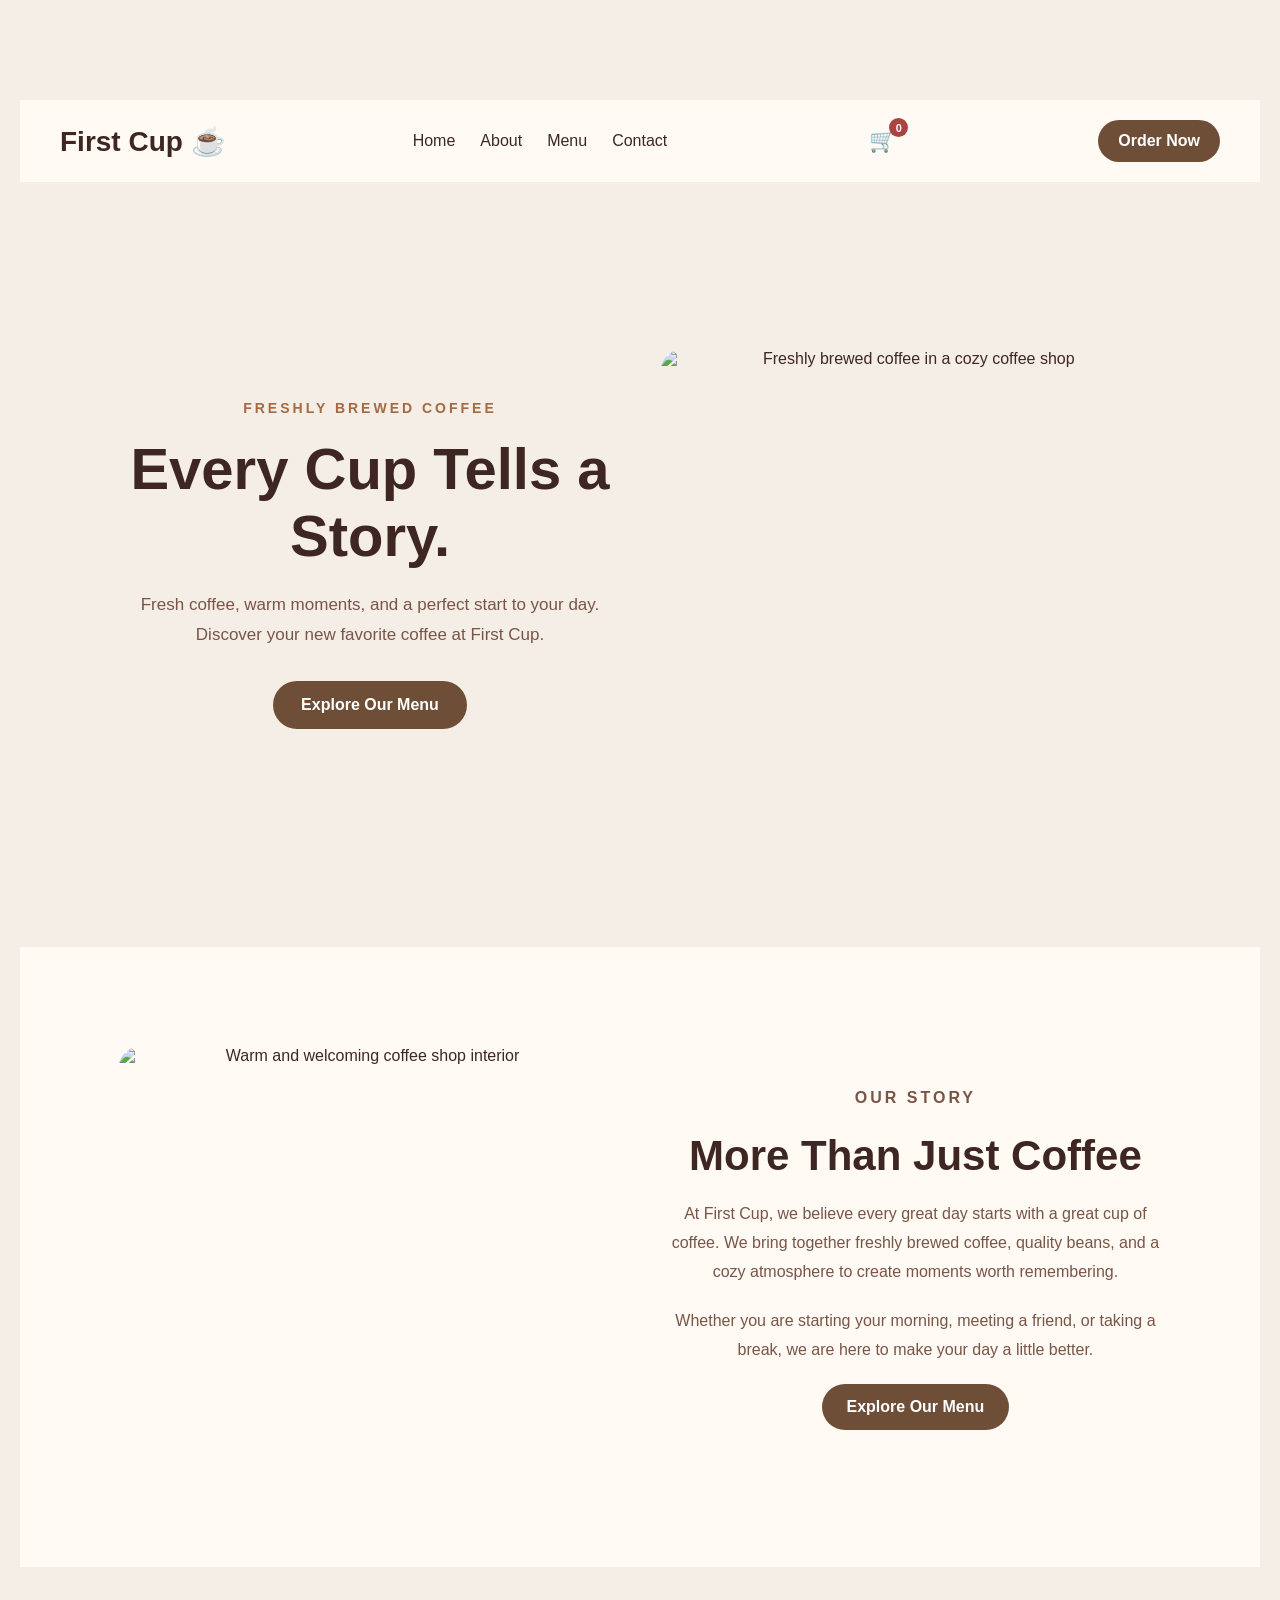
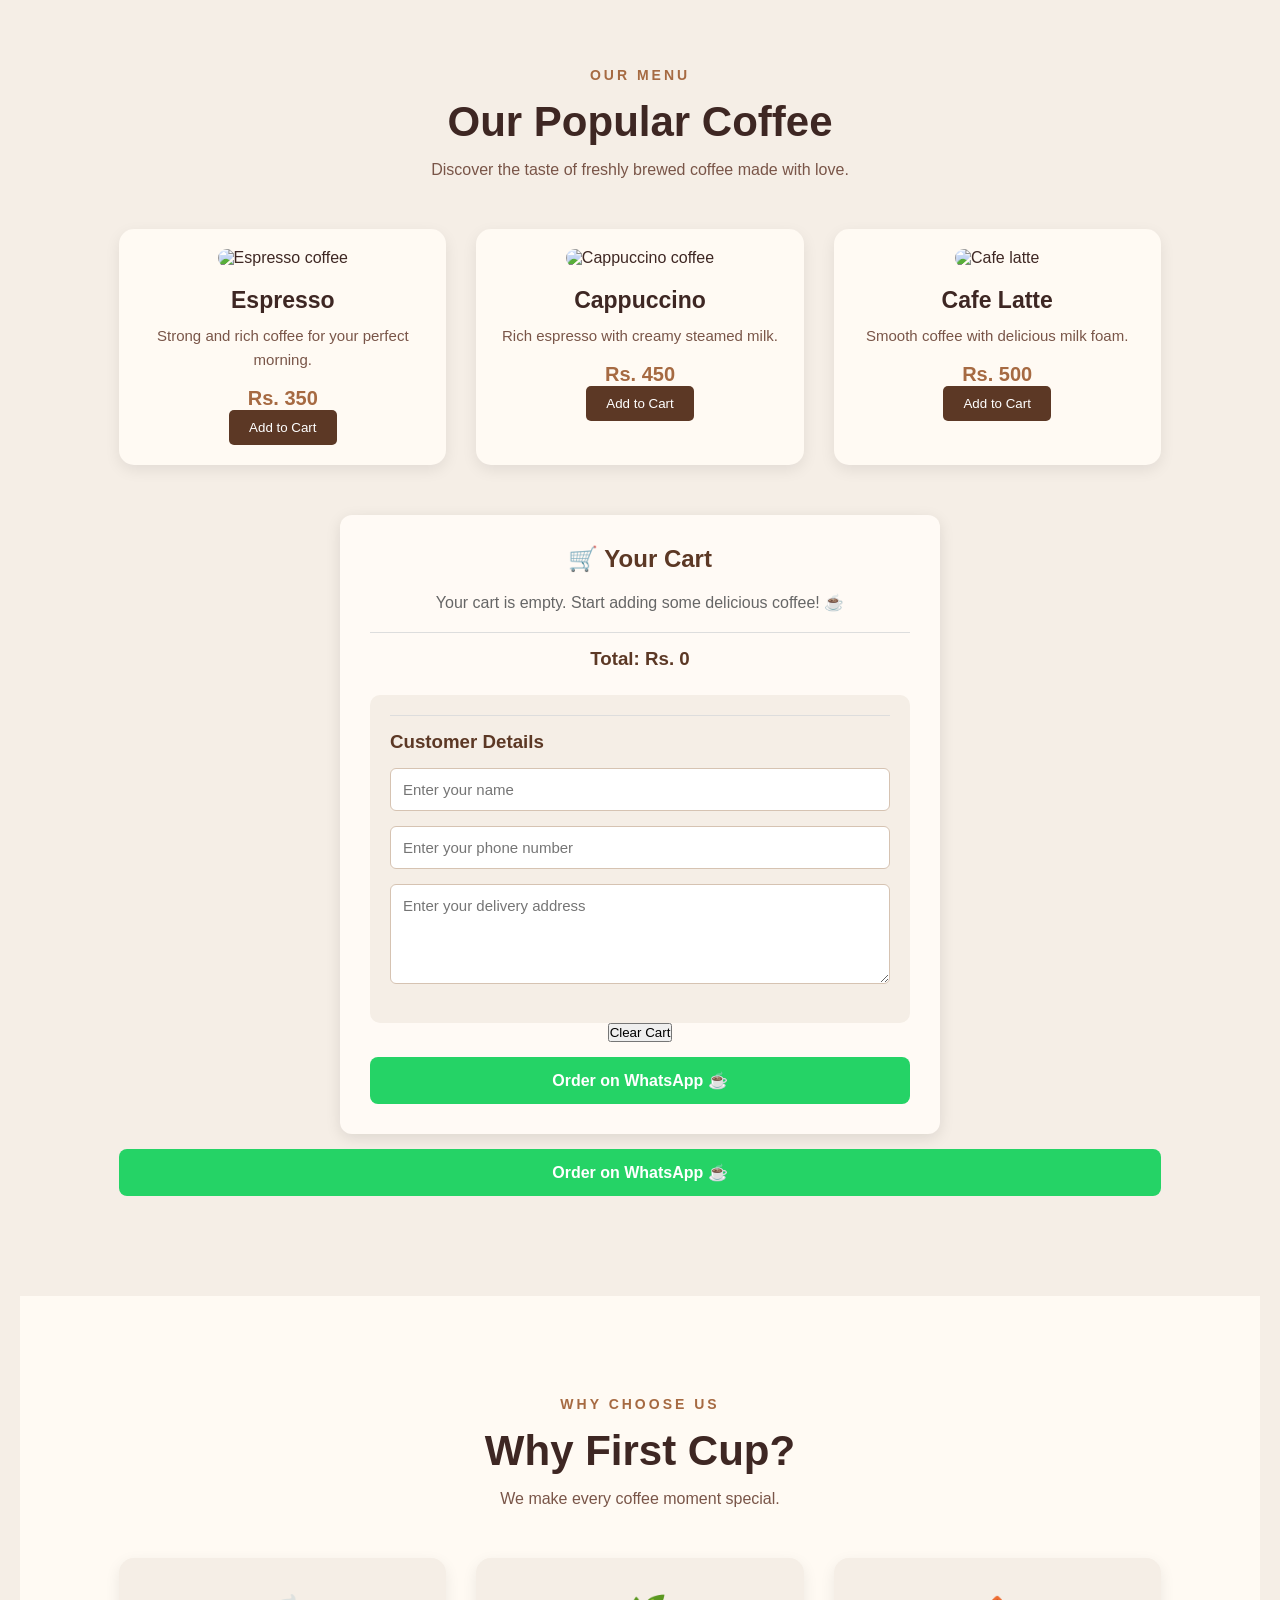
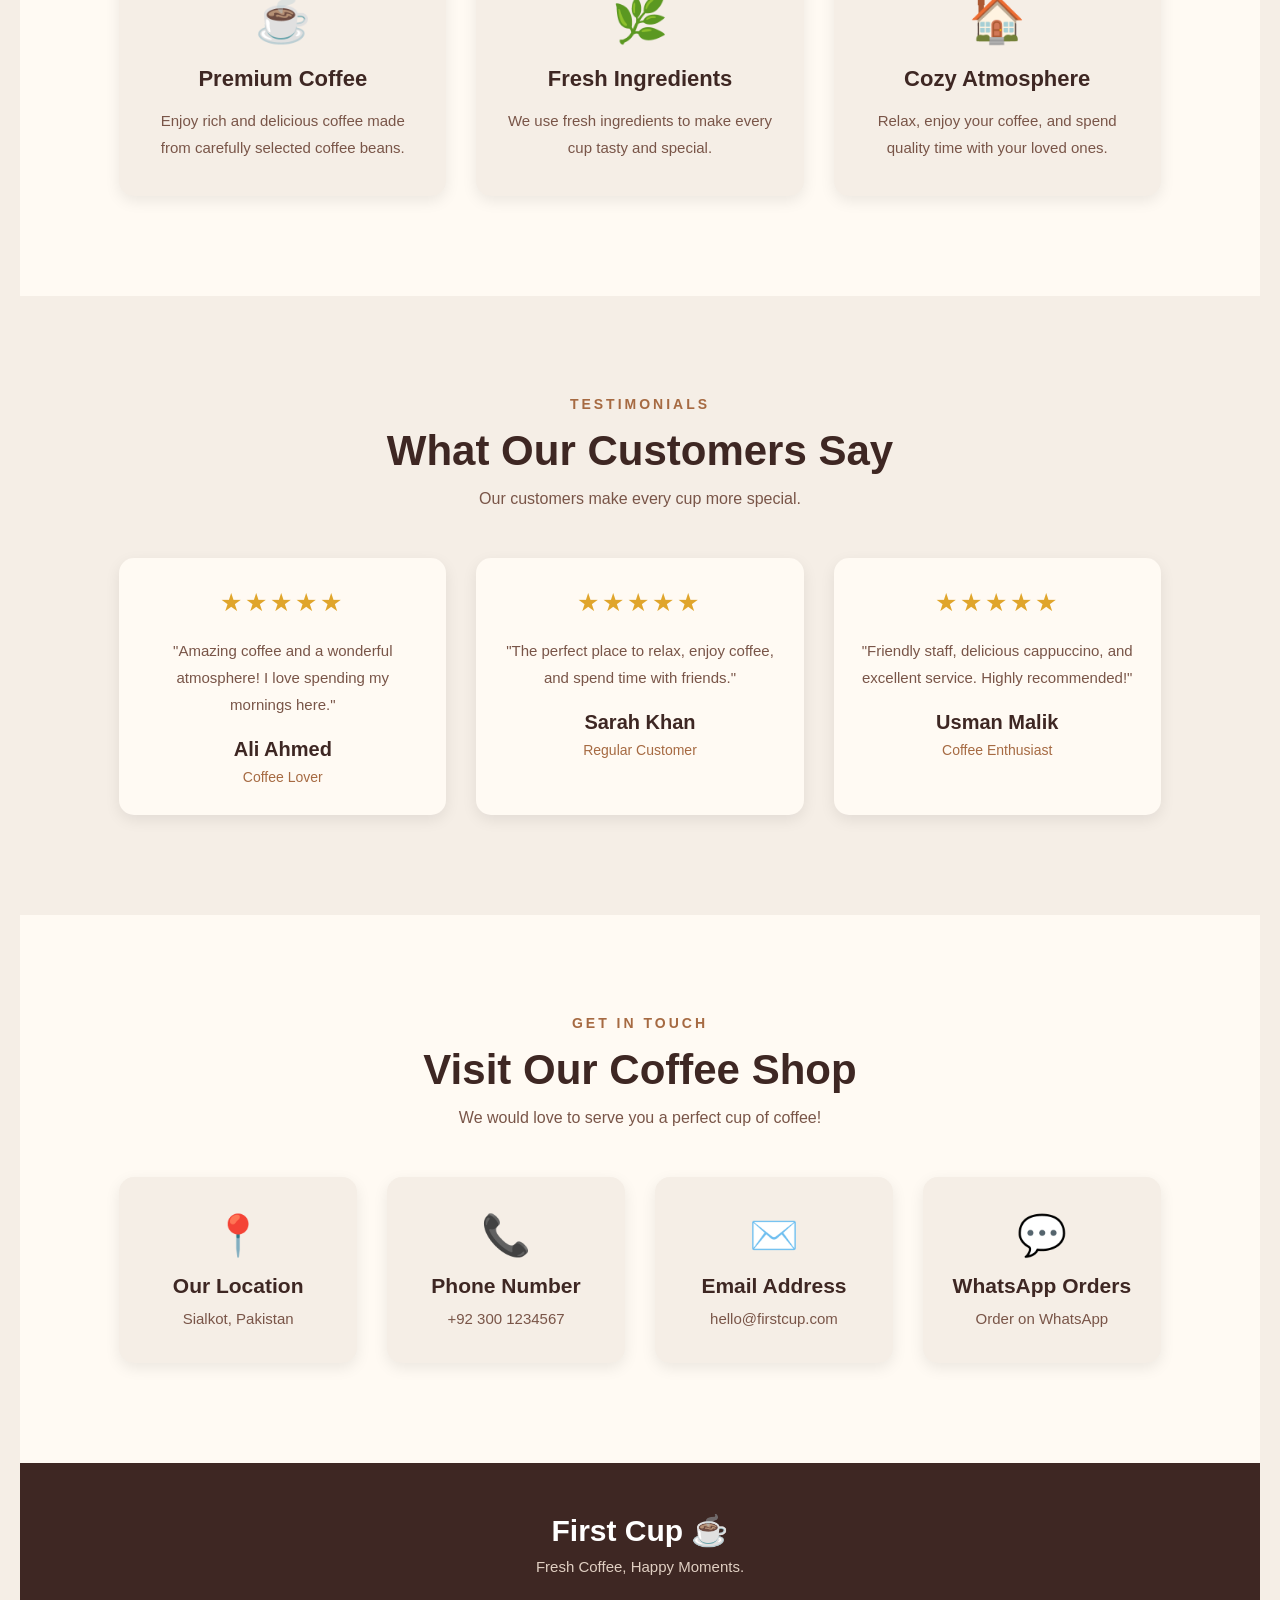
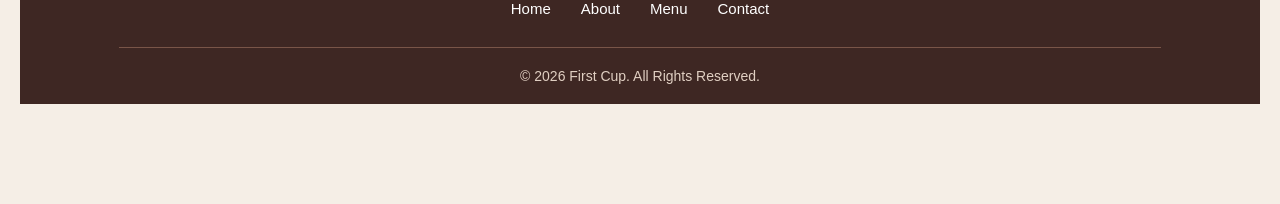
==== index.html @ 5cf4ad9b "Add customer details form and fix shopping cart" ====
<!DOCTYPE html>
<html lang="en">
<head>
    <meta charset="UTF-8">
    <meta name="viewport" content="width=device-width, initial-scale=1.0">
    <title>First Cup | Coffee Shop</title>
    <link rel="stylesheet" href="style.css">
</head>

<body>

    <!-- Navbar starts here -->

    <nav class="navbar">

        <div class="logo">First Cup ☕</div>
        <button class="menu-toggle" id="menu-toggle">
        <span></span>
        <span></span>
        <span></span>
       </button>

        <ul class="nav-links">
            <li><a href="#home">Home</a></li>
            <li><a href="#about">About</a></li>
            <li><a href="#menu">Menu</a></li>
            <li><a href="#contact">Contact</a></li>
        </ul>
       <a href="#cart-items" class="cart-icon">
    🛒 <span id="cart-count">0</span>
        </a>

        <a href="#menu" class="order-btn">Order Now</a>

    </nav>

<!-- Hero Section Starts -->

<section class="hero" id="home">

    <div class="hero-content">

        <p class="hero-tagline">FRESHLY BREWED COFFEE</p>

        <h1>Every Cup Tells a Story.</h1>

        <p class="hero-description">
            Fresh coffee, warm moments, and a perfect start to your day.
            Discover your new favorite coffee at First Cup.
        </p>

        <a href="#menu" class="hero-btn">Explore Our Menu</a>

    </div>

    <div class="hero-image">

        <img
            src="https://images.unsplash.com/photo-1442512595331-e89e73853f31?auto=format&fit=crop&w=900&q=80"
            alt="Freshly brewed coffee in a cozy coffee shop"
        >

    </div>

</section>

<!-- Hero Section Ends -->
 
 <!-- About Section Starts -->

<section class="about" id="about">

    <div class="about-image">

        <img
            src="https://images.unsplash.com/photo-1445116572660-236099ec97a0?auto=format&fit=crop&w=900&q=80"
            alt="Warm and welcoming coffee shop interior"
        >

    </div>

    <div class="about-content">

        <p class="about-tagline">OUR STORY</p>

        <h2>More Than Just Coffee</h2>

        <p>
            At First Cup, we believe every great day starts with a great cup
            of coffee. We bring together freshly brewed coffee, quality beans,
            and a cozy atmosphere to create moments worth remembering.
        </p>

        <p>
            Whether you are starting your morning, meeting a friend, or
            taking a break, we are here to make your day a little better.
        </p>

        <a href="#menu" class="about-btn">Explore Our Menu</a>

    </div>

</section>

<!-- About Section Ends -->



<!-- Menu Section Starts -->

<section class="menu" id="menu">

    <div class="menu-heading">

        <p>OUR MENU</p>

        <h2>Our Popular Coffee</h2>

        <p>
            Discover the taste of freshly brewed coffee
            made with love.
        </p>

    </div>

    <div class="menu-container">

        <!-- Coffee 1 -->

        <div class="menu-card">

            <img src="https://images.unsplash.com/photo-1510707577719-ae7c14805e3a?auto=format&fit=crop&w=600&q=80" alt="Espresso coffee">

            <h3>Espresso</h3>

            <p>Strong and rich coffee for your perfect morning.</p>

            <h4>Rs. 350</h4>

            <button class="add-to-cart" data-name="Espresso" data-price="350">
                Add to Cart
            </button>

        </div>

        <!-- Coffee 2 -->

        <div class="menu-card">

            <img src="https://images.unsplash.com/photo-1572442388796-11668a67e53d?auto=format&fit=crop&w=600&q=80" alt="Cappuccino coffee">

            <h3>Cappuccino</h3>

            <p>Rich espresso with creamy steamed milk.</p>

            <h4>Rs. 450</h4>

            <button class="add-to-cart" data-name="Cappuccino" data-price="450">
                Add to Cart
            </button>

        </div>

        <!-- Coffee 3 -->

        <div class="menu-card">

            <img src="https://images.unsplash.com/photo-1461023058943-07fcbe16d735?auto=format&fit=crop&w=600&q=80" alt="Cafe latte">

            <h3>Cafe Latte</h3>

            <p>Smooth coffee with delicious milk foam.</p>

            <h4>Rs. 500</h4>

            <button class="add-to-cart" data-name="Cafe Latte" data-price="500">
                Add to Cart
            </button>

        </div>

    </div>

   <!-- Shopping Cart -->

<div class="cart-container">

    <h2>🛒 Your Cart</h2>

    <div id="cart-items">
        Your cart is empty.
    </div>

    <h3>
        Total: Rs. <span id="cart-total">0</span>
    </h3>

    <!-- Customer Details Form -->

    <div class="customer-details">

        <h3>Customer Details</h3>

        <input
            type="text"
            id="customer-name"
            placeholder="Enter your name"
        >

        <input
            type="tel"
            id="customer-phone"
            placeholder="Enter your phone number"
        >

        <textarea
            id="customer-address"
            placeholder="Enter your delivery address"
        ></textarea>

    </div>

    <!-- Clear Cart Button -->

    <button id="clear-cart">
        Clear Cart
    </button>

    <!-- WhatsApp Checkout Button -->

    <button id="checkout-btn">
        Order on WhatsApp ☕
    </button>

</div>

<button id="checkout-btn">
    Order on WhatsApp ☕
</button>

    </div>

</section>

<!-- Menu Section Ends -->


<!-- WHY CHOOSE US SECTION -->

<section class="why-us" id="why-us">

    <div class="why-heading">
        <p>WHY CHOOSE US</p>
        <h2>Why First Cup?</h2>
        <p>We make every coffee moment special.</p>
    </div>

    <div class="why-container">

        <div class="why-card">
            <div class="why-icon">☕</div>
            <h3>Premium Coffee</h3>
            <p>
                Enjoy rich and delicious coffee made
                from carefully selected coffee beans.
            </p>
        </div>

        <div class="why-card">
            <div class="why-icon">🌿</div>
            <h3>Fresh Ingredients</h3>
            <p>
                We use fresh ingredients to make
                every cup tasty and special.
            </p>
        </div>

        <div class="why-card">
            <div class="why-icon">🏠</div>
            <h3>Cozy Atmosphere</h3>
            <p>
                Relax, enjoy your coffee, and spend
                quality time with your loved ones.
            </p>
        </div>

    </div>

</section>

<!-- WHY CHOOSE US SECTION END -->

<!-- Customer Reviews section ENDS -->

<section class="reviews" id="reviews">

    <div class="reviews-heading">
        <p>TESTIMONIALS</p>
        <h2>What Our Customers Say</h2>
        <p>Our customers make every cup more special.</p>
    </div>

    <div class="reviews-container">

        <div class="review-card">
            <div class="review-stars">★★★★★</div>
            <p class="review-text">
                "Amazing coffee and a wonderful atmosphere!
                I love spending my mornings here."
            </p>
            <h3>Ali Ahmed</h3>
            <p class="review-customer">Coffee Lover</p>
        </div>

        <div class="review-card">
            <div class="review-stars">★★★★★</div>
            <p class="review-text">
                "The perfect place to relax, enjoy coffee,
                and spend time with friends."
            </p>
            <h3>Sarah Khan</h3>
            <p class="review-customer">Regular Customer</p>
        </div>

        <div class="review-card">
            <div class="review-stars">★★★★★</div>
            <p class="review-text">
                "Friendly staff, delicious cappuccino,
                and excellent service. Highly recommended!"
            </p>
            <h3>Usman Malik</h3>
            <p class="review-customer">Coffee Enthusiast</p>
        </div>

    </div>

</section>


<!-- CONTACT SECTION START -->

<section class="contact" id="contact">

    <div class="contact-heading">
        <p>GET IN TOUCH</p>
        <h2>Visit Our Coffee Shop</h2>
        <p>We would love to serve you a perfect cup of coffee!</p>
    </div>

    <div class="contact-container">

        <div class="contact-card">
            <div class="contact-icon">📍</div>
            <h3>Our Location</h3>
            <p>Sialkot, Pakistan</p>
        </div>

        <div class="contact-card">
            <div class="contact-icon">📞</div>
            <h3>Phone Number</h3>
            <a href="tel:+923001234567" class="contact-link">
             +92 300 1234567
            </a>

        </div>

        <div class="contact-card">
            <div class="contact-icon">✉️</div>
            <h3>Email Address</h3>
            <a href="mailto:hello@firstcup.com" class="contact-link">
            hello@firstcup.com
            </a>
            
        </div>
        <div class="contact-card">
    <div class="contact-icon">💬</div>
    <h3>WhatsApp Orders</h3>
    <a href="https://wa.me/923205265677?text=Hello%20First%20Cup!%20I%20would%20like%20to%20place%20an%20order."
       class="contact-link"
       target="_blank">
       Order on WhatsApp
    </a>
</div>

    </div>

</section>

<!-- CONTACT SECTION  ENDS -->


<!-- FOOTER SECTION -->

<footer class="footer">

    <h2>First Cup ☕</h2>

    <p>Fresh Coffee, Happy Moments.</p>

    <div class="footer-links">
        <a href="#home">Home</a>
        <a href="#about">About</a>
        <a href="#menu">Menu</a>
        <a href="#contact">Contact</a>
    </div>

    <div class="footer-bottom">
        <p>© 2026 First Cup. All Rights Reserved.</p>
    </div>

</footer>

<!-- FOOTER SECTION ENDS -->

<script src="script.js"></script>

</body>
</html>
---- style.css ----
/* Step 1: Remove default spacing */

* {
    margin: 0;
    padding: 0;
    box-sizing: border-box;
}

/* Step 2: Style the whole page */

body {
    font-family: Arial, sans-serif;
    background-color: #f5eee6;
    color: #3e2723;
    text-align: center;
    padding: 100px 20px;
}

/* Step 3: Style the main heading */

h1 {
    font-size: 48px;
    margin-bottom: 20px;
}

/* Step 4: Style the paragraph */

p {
    font-size: 20px;
    color: #795548;
}

/* Navbar */

.navbar {
    display: flex;
    justify-content: space-between;
    align-items: center;
    padding: 20px 40px;
    background-color: #fffaf3;
}

/* Logo */

.logo {
    font-size: 28px;
    font-weight: bold;
    color: #3e2723;
}

/* Navigation links */

.nav-links {
    display: flex;
    list-style: none;
    gap: 25px;
}

/* Individual links */

.nav-links a {
    text-decoration: none;
    color: #3e2723;
    font-size: 16px;
}

/* Hover effect */

.nav-links a:hover {
    color: #a66a42;
}

/* Order button */

.order-btn {
    text-decoration: none;
    background-color: #6f4e37;
    color: white;
    padding: 12px 20px;
    border-radius: 25px;
    font-weight: bold;
}

/* Button hover */

.order-btn:hover {
    background-color: #3e2723;
}

/* Hero Section */

.hero {
    min-height: 85vh;
    display: flex;
    align-items: center;
    justify-content: space-between;
    gap: 40px;
    padding: 60px 8%;
    background-color: #f5eee6;
}

/* Hero Text */

.hero-content {
    flex: 1;
    max-width: 550px;
}

.hero-tagline {
    color: #a66a42;
    font-size: 14px;
    font-weight: bold;
    letter-spacing: 3px;
    margin-bottom: 20px;
}

/* Main Heading */

.hero-content h1 {
    font-size: 58px;
    line-height: 1.15;
    color: #3e2723;
    margin-bottom: 20px;
}

/* Description */

.hero-description {
    font-size: 17px;
    line-height: 1.8;
    color: #795548;
    margin-bottom: 30px;
}

/* Hero Button */

.hero-btn {
    display: inline-block;
    background-color: #6f4e37;
    color: white;
    text-decoration: none;
    padding: 15px 28px;
    border-radius: 30px;
    font-weight: bold;
    transition: background-color 0.3s ease;
}

.hero-btn:hover {
    background-color: #3e2723;
}

/* Hero Image */

.hero-image {
    flex: 1;
    max-width: 500px;
}

.hero-image img {
    width: 100%;
    height: 430px;
    object-fit: cover;
    border-radius: 20px;
    display: block;
}

/* About Section */

.about {
    display: flex;
    align-items: center;
    gap: 60px;
    padding: 100px 8%;
    background-color: #fffaf3;
}

/* About Image */

.about-image {
    flex: 1;
}

.about-image img {
    width: 100%;
    height: 420px;
    object-fit: cover;
    border-radius: 20px;
    display: block;
}

/* About Content */

.about-content {
    flex: 1;
}

.about-tagline {
    color: #a66a42;
    font-size: 14px;
    font-weight: bold;
    letter-spacing: 3px;
    margin-bottom: 15px;
}

/* About Heading */

.about-content h2 {
    font-size: 42px;
    color: #3e2723;
    margin-bottom: 20px;
}

/* About Paragraphs */

.about-content p {
    font-size: 16px;
    line-height: 1.8;
    color: #795548;
    margin-bottom: 20px;
}

/* About Button */

.about-btn {
    display: inline-block;
    background-color: #6f4e37;
    color: white;
    text-decoration: none;
    padding: 14px 25px;
    border-radius: 25px;
    font-weight: bold;
    transition: background-color 0.3s ease;
}

.about-btn:hover {
    background-color: #3e2723;
}


/* Menu Section */

.menu {
    padding: 100px 8%;
    background-color: #f5eee6;
}

/* Menu Heading */

.menu-heading {
    text-align: center;
    margin-bottom: 50px;
}

.menu-heading p:first-child {
    color: #a66a42;
    font-weight: bold;
    letter-spacing: 3px;
    font-size: 14px;
}

.menu-heading h2 {
    font-size: 42px;
    color: #3e2723;
    margin: 15px 0;
}

.menu-heading p:last-child {
    color: #795548;
    font-size: 16px;
}

/* Menu Container */

.menu-container {
    display: flex;
    justify-content: center;
    gap: 30px;
}

/* Individual Coffee Card */

.menu-card {
    flex: 1;
    background-color: #fffaf3;
    padding: 20px;
    border-radius: 15px;
    text-align: center;
    box-shadow: 0 5px 15px rgba(0, 0, 0, 0.08);
    transition: transform 0.3s ease;
}

/* Coffee Image */

.menu-card img {
    width: 100%;
    height: 220px;
    object-fit: cover;
    border-radius: 12px;
}

/* Coffee Name */

.menu-card h3 {
    color: #3e2723;
    font-size: 23px;
    margin: 20px 0 10px;
}

/* Coffee Description */

.menu-card p {
    color: #795548;
    font-size: 15px;
    line-height: 1.6;
}

/* Coffee Price */

.menu-card h4 {
    color: #a66a42;
    font-size: 20px;
    margin-top: 15px;
}

/* Card Hover Effect */

.menu-card:hover {
    transform: translateY(-10px);
}


/* WHY CHOOSE US SECTION */

.why-us {
    padding: 100px 8%;
    background-color: #fffaf3;
}

.why-heading {
    text-align: center;
    margin-bottom: 50px;
}

.why-heading p:first-child {
    color: #a66a42;
    font-size: 14px;
    font-weight: bold;
    letter-spacing: 3px;
}

.why-heading h2 {
    color: #3e2723;
    font-size: 42px;
    margin: 15px 0;
}

.why-heading p:last-child {
    color: #795548;
    font-size: 16px;
}

.why-container {
    display: flex;
    justify-content: center;
    gap: 30px;
}

.why-card {
    flex: 1;
    padding: 35px 25px;
    background-color: #f5eee6;
    text-align: center;
    border-radius: 15px;
    box-shadow: 0 5px 15px rgba(0, 0, 0, 0.08);
    transition: transform 0.3s ease;
}

.why-icon {
    font-size: 45px;
    margin-bottom: 20px;
}

.why-card h3 {
    color: #3e2723;
    font-size: 22px;
    margin-bottom: 15px;
}

.why-card p {
    color: #795548;
    font-size: 15px;
    line-height: 1.8;
}

.why-card:hover {
    transform: translateY(-10px);
}

/* WHY CHOOSE US SECTION  END */


/* CUSTOMER REVIEWS SECTION  */

.reviews {
    padding: 100px 8%;
    background-color: #f5eee6;
}

.reviews-heading {
    text-align: center;
    margin-bottom: 50px;
}

.reviews-heading p:first-child {
    color: #a66a42;
    font-size: 14px;
    font-weight: bold;
    letter-spacing: 3px;
}

.reviews-heading h2 {
    color: #3e2723;
    font-size: 42px;
    margin: 15px 0;
}

.reviews-heading p:last-child {
    color: #795548;
    font-size: 16px;
}

.reviews-container {
    display: flex;
    justify-content: center;
    gap: 30px;
}

.review-card {
    flex: 1;
    padding: 30px 25px;
    background-color: #fffaf3;
    text-align: center;
    border-radius: 15px;
    box-shadow: 0 5px 15px rgba(0, 0, 0, 0.08);
    transition: transform 0.3s ease;
}

.review-stars {
    color: #e0a52b;
    font-size: 25px;
    margin-bottom: 20px;
    letter-spacing: 3px;
}

.review-text {
    color: #795548;
    font-size: 15px;
    line-height: 1.8;
    margin-bottom: 20px;
}

.review-card h3 {
    color: #3e2723;
    font-size: 20px;
    margin-bottom: 8px;
}

.review-customer {
    color: #a66a42;
    font-size: 14px;
}

.review-card:hover {
    transform: translateY(-10px);
}


/* CUSTOMER REVIEWS SECTION ENDS */


/* CONTACT SECTION START */

.contact {
    padding: 100px 8%;
    background-color: #fffaf3;
}

.contact-heading {
    text-align: center;
    margin-bottom: 50px;
}

.contact-heading p:first-child {
    color: #a66a42;
    font-size: 14px;
    font-weight: bold;
    letter-spacing: 3px;
}

.contact-heading h2 {
    color: #3e2723;
    font-size: 42px;
    margin: 15px 0;
}

.contact-heading p:last-child {
    color: #795548;
    font-size: 16px;
}

.contact-container {
    display: flex;
    justify-content: center;
    gap: 30px;
}

.contact-card {
    flex: 1;
    padding: 35px 20px;
    background-color: #f5eee6;
    text-align: center;
    border-radius: 15px;
    box-shadow: 0 5px 15px rgba(0, 0, 0, 0.08);
    transition: transform 0.3s ease;
}

.contact-icon {
    font-size: 40px;
    margin-bottom: 15px;
}

.contact-card h3 {
    color: #3e2723;
    font-size: 21px;
    margin-bottom: 12px;
}

.contact-card p {
    color: #795548;
    font-size: 15px;
}

.contact-card:hover {
    transform: translateY(-10px);
}

/* CONTACT SECTION START ENDS */


/* FOOTER SECTION */

.footer {
    background-color: #3e2723;
    color: white;
    text-align: center;
    padding: 50px 8% 20px;
}

.footer h2 {
    font-size: 30px;
    margin-bottom: 10px;
}

.footer > p {
    color: #e0cfc2;
    margin-bottom: 25px;
    font-size: 15px;
}

.footer-links {
    display: flex;
    justify-content: center;
    gap: 30px;
    margin-bottom: 30px;
}

.footer-links a {
    color: white;
    text-decoration: none;
    font-size: 15px;
}

.footer-links a:hover {
    color: #d6a77a;
}

.footer-bottom {
    border-top: 1px solid #795548;
    padding-top: 20px;
}

.footer-bottom p {
    color: #e0cfc2;
    font-size: 14px;
}

/* FOOTER SECTION ENDS */

/* CONTACT CLICKABLE LINKS */

.contact-link {
    color: #795548;
    text-decoration: none;
    font-size: 15px;
}

.contact-link:hover {
    color: #a66a42;
    text-decoration: underline;
}

/* CONTACT CLICKABLE LINKS ENDS */ 


/* SMOOTH SCROLLING */

html {
    scroll-behavior: smooth;
}


/* RESPONSIVE DESIGN */

/* Tablets */
@media (max-width: 992px) {

    .hero,
    .about {
        gap: 30px;
        padding: 60px 5%;
    }

    .hero-content h1 {
        font-size: 42px;
    }

    .menu-container,
    .why-container,
    .reviews-container,
    .contact-container {
        gap: 15px;
    }

    .menu-card,
    .why-card,
    .review-card,
    .contact-card {
        padding: 20px 15px;
    }
}

/* Hamburger Button */

.menu-toggle {
    display: none;
    flex-direction: column;
    justify-content: center;
    gap: 6px;
    width: 35px;
    height: 35px;
    background: none;
    border: none;
    cursor: pointer;
}

/* Hamburger Lines */

.menu-toggle span {
    display: block;
    width: 28px;
    height: 3px;
    background-color: #5c3825;
    border-radius: 3px;
    transition: all 0.3s ease;
}

/* Hamburger to X Animation */

.menu-toggle.open span:nth-child(1) {
    transform: rotate(45deg) translate(6px, 6px);
}

.menu-toggle.open span:nth-child(2) {
    opacity: 0;
}

.menu-toggle.open span:nth-child(3) {
    transform: rotate(-45deg) translate(6px, -6px);
}


/* Mobile Phones */

@media (max-width: 768px) {

    .navbar {
        flex-direction: row;
        justify-content: space-between;
        align-items: center;
        position: relative;
        padding: 20px;
    }

    /* Show Hamburger Button on Mobile */

    .menu-toggle {
    display: flex;
}

    /* Mobile Navigation Menu */

.nav-links {
    display: flex;
    position: absolute;
    top: 100%;
    left: 0;
    width: 100%;
    flex-direction: column;
    align-items: center;
    gap: 20px;
    padding: 20px 0;
    background-color: #f5eee6;
    z-index: 1000;

    /* Animation */
    opacity: 0;
    visibility: hidden;
    transform: translateY(-15px);
    transition: all 0.4s ease;
}

/* Show Menu with Animation */

.nav-links.active {
    opacity: 1;
    visibility: visible;
    transform: translateY(0);
}

    .hero,
    .about {
        flex-direction: column;
        text-align: center;
    }

    .hero-content h1 {
        font-size: 36px;
    }

    .hero-image,
    .about-image {
        width: 100%;
    }

    .hero-image img,
    .about-image img {
        height: 300px;
    }

    .about-content h2,
    .menu-heading h2,
    .why-heading h2,
    .reviews-heading h2,
    .contact-heading h2 {
        font-size: 32px;
    }

    .menu-container,
    .why-container,
    .reviews-container,
    .contact-container {
        flex-direction: column;
    }

    .footer-links {
        flex-wrap: wrap;
        gap: 15px;
    }


}


/* Shopping Cart */

.cart-container {
    max-width: 600px;
    margin: 50px auto 0;
    padding: 30px;
    background-color: #fffaf5;
    border-radius: 12px;
    box-shadow: 0 4px 15px rgba(0, 0, 0, 0.1);
    text-align: center;
}

.cart-container h2 {
    color: #5c3825;
    margin-bottom: 20px;
}

#cart-items {
    margin-bottom: 20px;
    color: #666;
}

.cart-container h3 {
    color: #5c3825;
    border-top: 1px solid #ddd;
    padding-top: 15px;
}

/* Add to Cart Button */

.add-to-cart {
    background-color: #5c3825;
    color: white;
    border: none;
    padding: 10px 20px;
    border-radius: 5px;
    cursor: pointer;
    transition: 0.3s;
}

.add-to-cart:hover {
    background-color: #8b5e3c;
}


/* Cart Item Styling */

#cart-items p {
    display: flex;
    justify-content: space-between;
    align-items: center;
    gap: 15px;
    padding: 12px;
    margin-bottom: 10px;
    background-color: #f5eee6;
    border-radius: 6px;
    color: #5c3825;
}

/* Remove Button */

#cart-items button {
    background-color: #a94442;
    color: white;
    border: none;
    padding: 6px 12px;
    border-radius: 4px;
    cursor: pointer;
    transition: 0.3s;
}

#cart-items button:hover {
    background-color: #7d2927;
}

/* Navbar Cart Icon */

.cart-icon {
    position: relative;
    font-size: 22px;
    cursor: pointer;
    color: #5c3825;
    margin: 0 15px;
}

/* Cart Count Badge */

#cart-count {
    position: absolute;
    top: -10px;
    right: -12px;
    background-color: #a94442;
    color: white;
    font-size: 11px;
    font-weight: bold;
    width: 19px;
    height: 19px;
    border-radius: 50%;
    display: flex;
    justify-content: center;
    align-items: center;
}

/* Cart Icon Hover Effect */

.cart-icon {
    text-decoration: none;
    transition: transform 0.3s ease;
}

.cart-icon:hover {
    transform: scale(1.15);
}

/* Cart Count Hover Effect */

#cart-count {
    transition: background-color 0.3s ease;
}

.cart-icon:hover #cart-count {
    background-color: #5c3825;
}

/* Quantity Buttons */

#cart-items button {
    min-width: 32px;
    padding: 7px 12px;
    margin: 0 4px;
    background-color: #5c3825;
    color: white;
    border: none;
    border-radius: 5px;
    cursor: pointer;
    font-size: 16px;
    transition: 0.3s ease;
}

/* Quantity Button Hover */

#cart-items button:hover {
    background-color: #8b5e3c;
    transform: scale(1.1);
}

/* WhatsApp Checkout Button */

#checkout-btn {
    width: 100%;
    padding: 14px;
    margin-top: 15px;
    background-color: #25D366;
    color: white;
    border: none;
    border-radius: 8px;
    font-size: 16px;
    font-weight: bold;
    cursor: pointer;
    transition: 0.3s ease;
}

/* Checkout Button Hover */

#checkout-btn:hover {
    background-color: #1da851;
    transform: translateY(-3px);
}

/* Customer Details Form */

.customer-details {
    margin-top: 25px;
    padding: 20px;
    background-color: #f5eee6;
    border-radius: 10px;
    text-align: left;
}

.customer-details h3 {
    color: #5c3825;
    margin-bottom: 15px;
}

/* Input Fields */

.customer-details input,
.customer-details textarea {
    width: 100%;
    padding: 12px;
    margin-bottom: 15px;
    border: 1px solid #d6c3b2;
    border-radius: 6px;
    font-size: 15px;
    font-family: Arial, sans-serif;
    outline: none;
    box-sizing: border-box;
}

/* Focus Effect */

.customer-details input:focus,
.customer-details textarea:focus {
    border-color: #8b5e3c;
    box-shadow: 0 0 5px rgba(92, 56, 37, 0.2);
}

/* Address Box */

.customer-details textarea {
    height: 100px;
    resize: vertical;
}
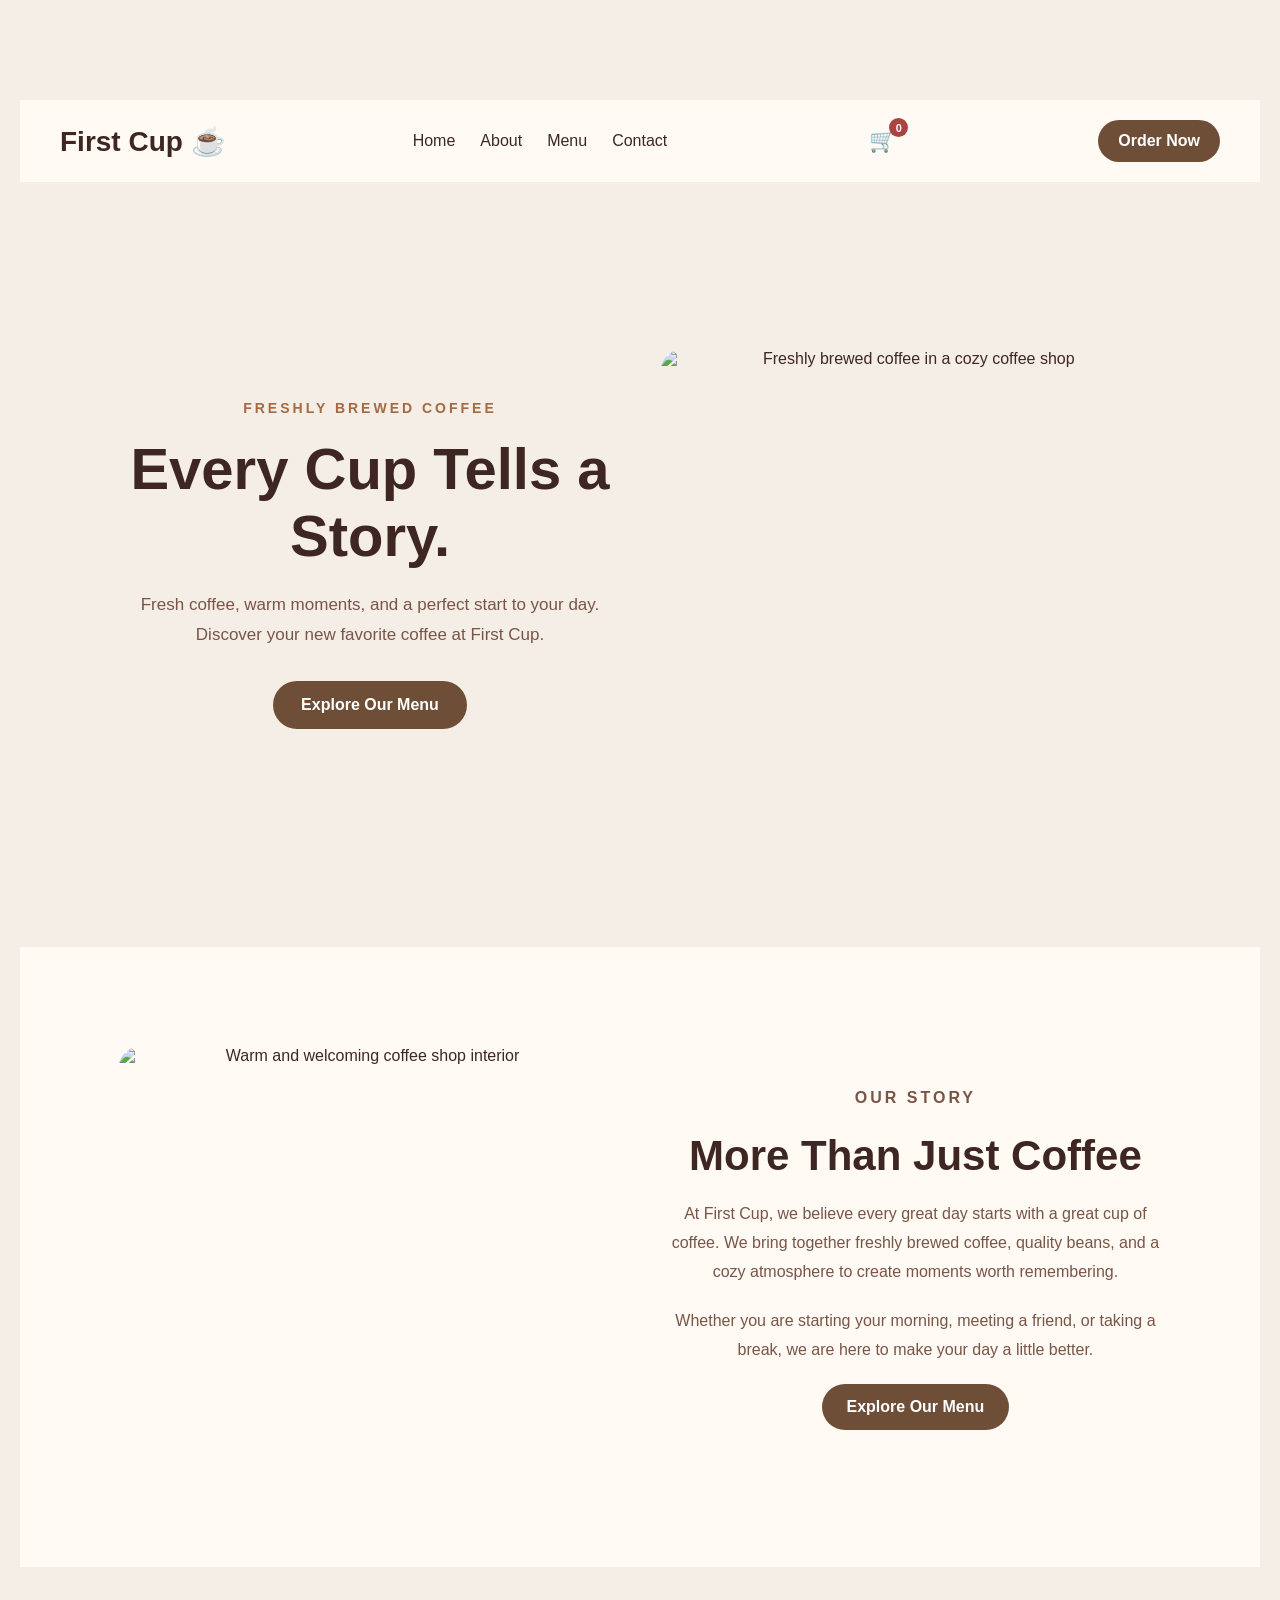
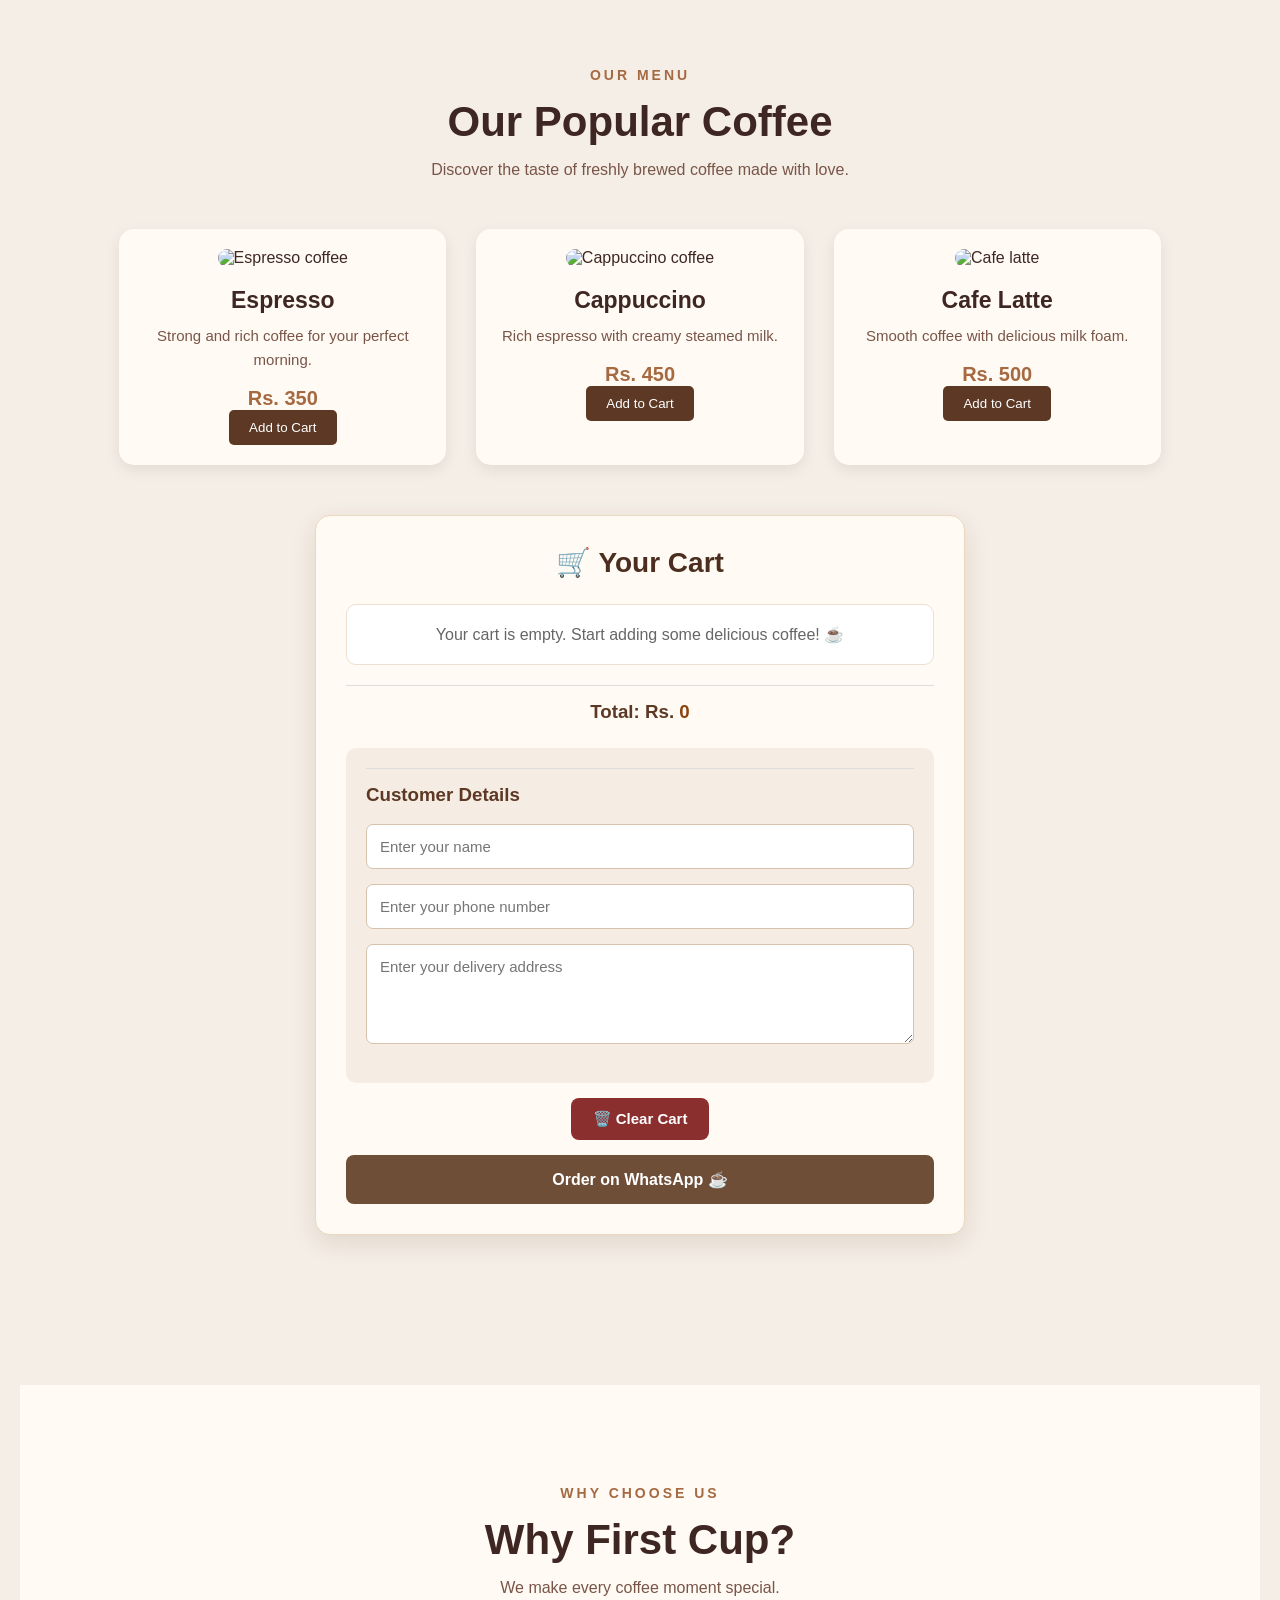
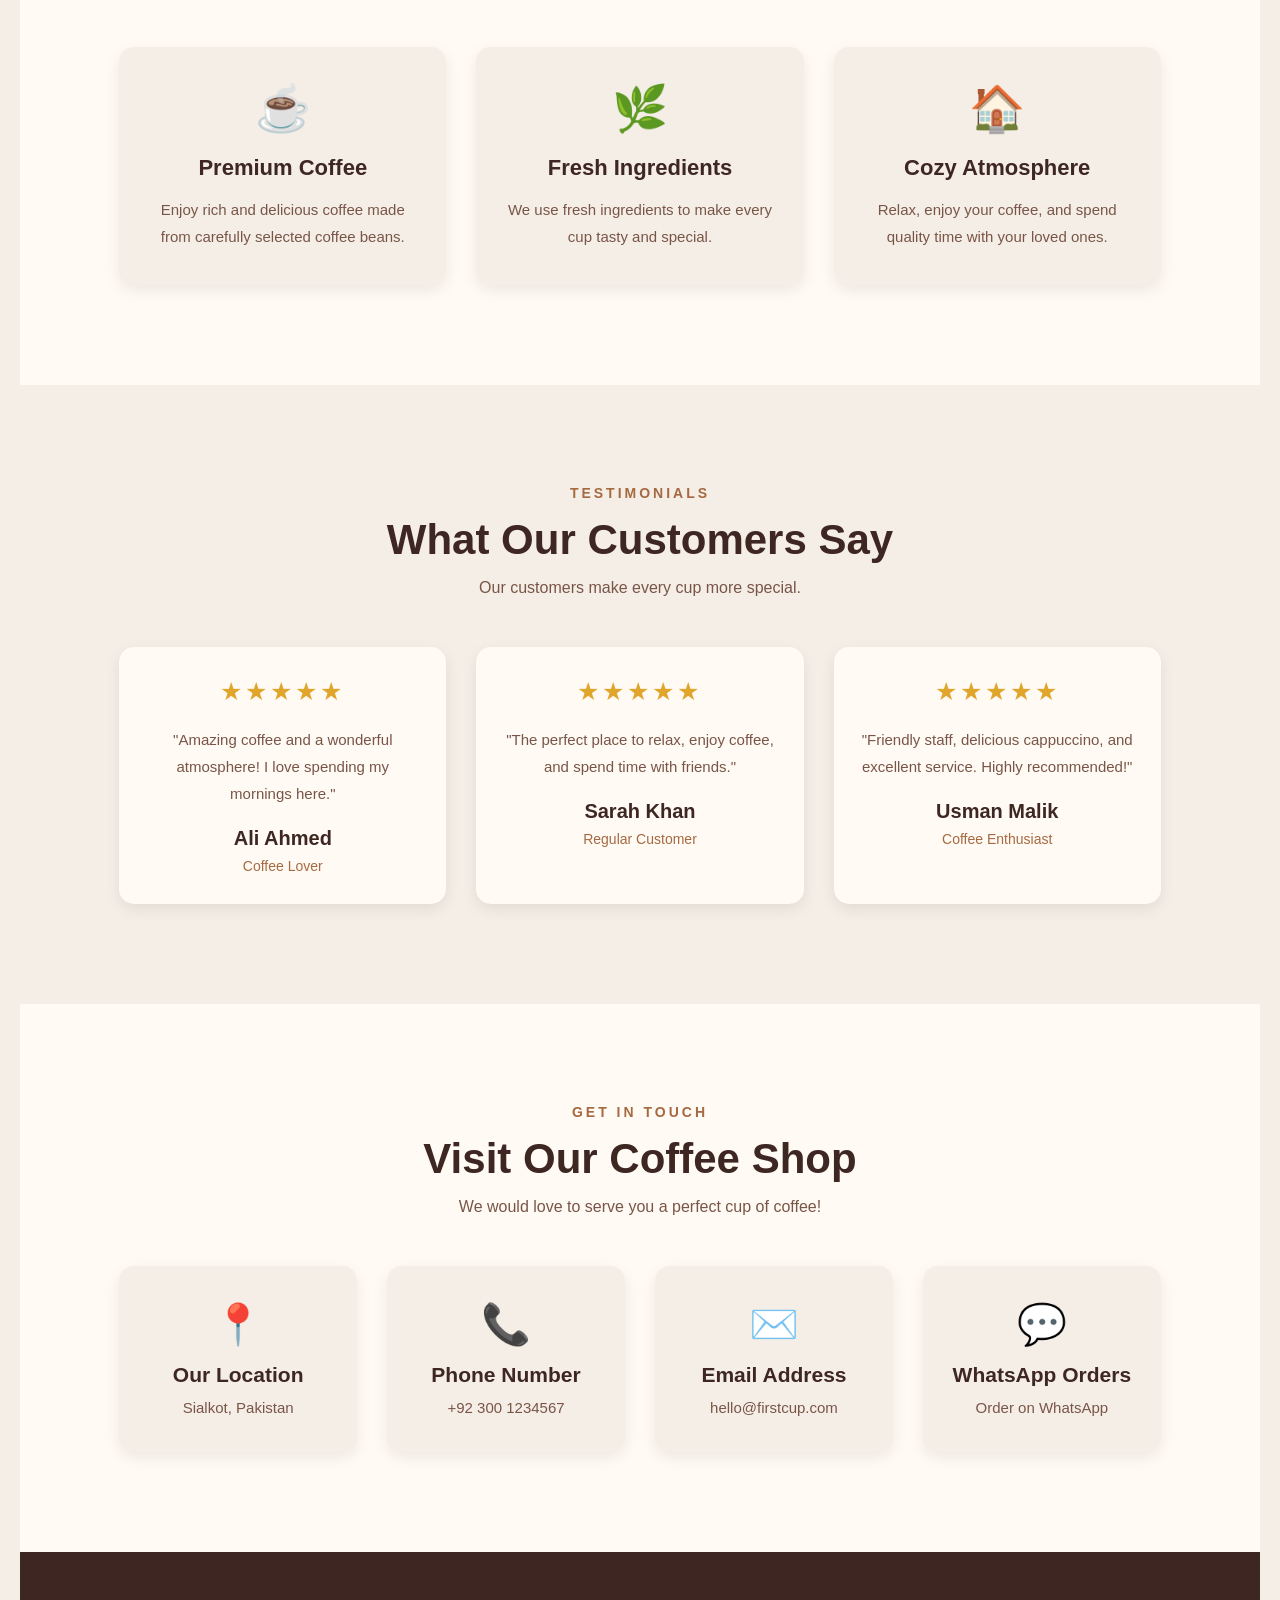
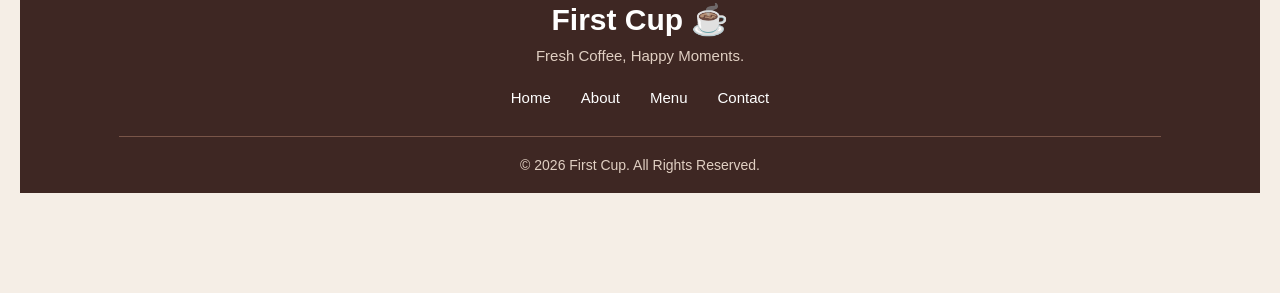
==== commit fc875f66: "Improve shopping cart and add clear cart confirmation" ====
--- a/index.html
+++ b/index.html
@@ -222,23 +222,20 @@
 
     <!-- Clear Cart Button -->
 
-    <button id="clear-cart">
-        Clear Cart
-    </button>
-
-    <!-- WhatsApp Checkout Button -->
-
-    <button id="checkout-btn">
-        Order on WhatsApp ☕
-    </button>
-
-</div>
+   <button id="clear-cart" class="clear-cart-btn">
+    <span>🗑️</span> Clear Cart
+</button>
+   <!-- WhatsApp Checkout Button -->
 
 <button id="checkout-btn">
     Order on WhatsApp ☕
 </button>
 
-    </div>
+<!-- Order Confirmation Message -->
+
+<p id="order-success" class="order-success"></p>
+
+</div>
 
 </section>
 
--- a/style.css
+++ b/style.css
@@ -993,4 +993,177 @@
 .customer-details textarea {
     height: 100px;
     resize: vertical;
+}
+
+/* Order Success Message */
+
+.order-success {
+    margin-top: 15px;
+    padding: 12px;
+    color: #2e7d32;
+    background-color: #e8f5e9;
+    border-radius: 6px;
+    font-weight: bold;
+    text-align: center;
+    display: none;
+}
+
+/* Clear Cart Button Styling */
+
+.clear-cart-btn {
+    background-color: #8b2e2e;
+    color: white;
+    border: none;
+    padding: 12px 22px;
+    border-radius: 8px;
+    font-size: 15px;
+    font-weight: 600;
+    cursor: pointer;
+    transition: all 0.3s ease;
+    margin-top: 15px;
+}
+
+.clear-cart-btn:hover {
+    background-color: #5e1b1b;
+    transform: translateY(-3px);
+    box-shadow: 0 5px 12px rgba(0, 0, 0, 0.2);
+}
+
+.clear-cart-btn:active {
+    transform: scale(0.96);
+}
+
+/* Premium Shopping Cart Design */
+
+.cart-container {
+    max-width: 650px;
+    margin: 50px auto;
+    padding: 30px;
+    background-color: #fffaf3;
+    border: 1px solid #ead8c0;
+    border-radius: 15px;
+    box-shadow: 0 8px 25px rgba(80, 45, 20, 0.12);
+}
+
+.cart-container h2 {
+    color: #4b2e1f;
+    text-align: center;
+    font-size: 28px;
+    margin-bottom: 25px;
+}
+
+#cart-items {
+    background-color: #ffffff;
+    padding: 20px;
+    border-radius: 10px;
+    margin-bottom: 20px;
+    border: 1px solid #eee0d0;
+}
+
+.cart-container h3 {
+    color: #5c3825;
+    margin-top: 20px;
+}
+
+.cart-container h3 span {
+    color: #8b4513;
+    font-weight: bold;
+}
+
+/* Customer Details Styling */
+
+.customer-details {
+    margin-top: 25px;
+    padding: 20px;
+    background-color: #f5ede3;
+    border-radius: 10px;
+}
+
+.customer-details h3 {
+    margin-top: 0;
+    margin-bottom: 18px;
+}
+
+.customer-details input,
+.customer-details textarea {
+    width: 100%;
+    padding: 13px;
+    margin-bottom: 15px;
+    border: 1px solid #d6c2ad;
+    border-radius: 7px;
+    font-size: 15px;
+    outline: none;
+    box-sizing: border-box;
+    transition: 0.3s;
+}
+
+.customer-details input:focus,
+.customer-details textarea:focus {
+    border-color: #8b4513;
+    box-shadow: 0 0 5px rgba(139, 69, 19, 0.2);
+}
+
+.customer-details textarea {
+    min-height: 100px;
+    resize: vertical;
+}
+
+/* Premium WhatsApp Checkout Button */
+
+#checkout-btn {
+    width: 100%;
+    padding: 15px;
+    margin-top: 15px;
+    background-color: #6f4e37;
+    color: white;
+    border: none;
+    border-radius: 8px;
+    font-size: 16px;
+    font-weight: bold;
+    cursor: pointer;
+    transition: all 0.3s ease;
+}
+
+#checkout-btn:hover {
+    background-color: #4b2e1f;
+    transform: translateY(-3px);
+    box-shadow: 0 6px 15px rgba(75, 46, 31, 0.25);
+}
+
+#checkout-btn:active {
+    transform: scale(0.98);
+}
+
+/* Shopping Cart Mobile Responsive */
+
+@media (max-width: 768px) {
+
+    .cart-container {
+        width: auto;
+        margin: 25px 15px;
+        padding: 20px 15px;
+    }
+
+    .cart-container h2 {
+        font-size: 23px;
+    }
+
+    #cart-items {
+        padding: 15px;
+    }
+
+    .customer-details {
+        padding: 15px;
+    }
+
+    .customer-details input,
+    .customer-details textarea {
+        font-size: 14px;
+    }
+
+    #checkout-btn,
+    .clear-cart-btn {
+        width: 100%;
+        margin-top: 12px;
+    }
 }
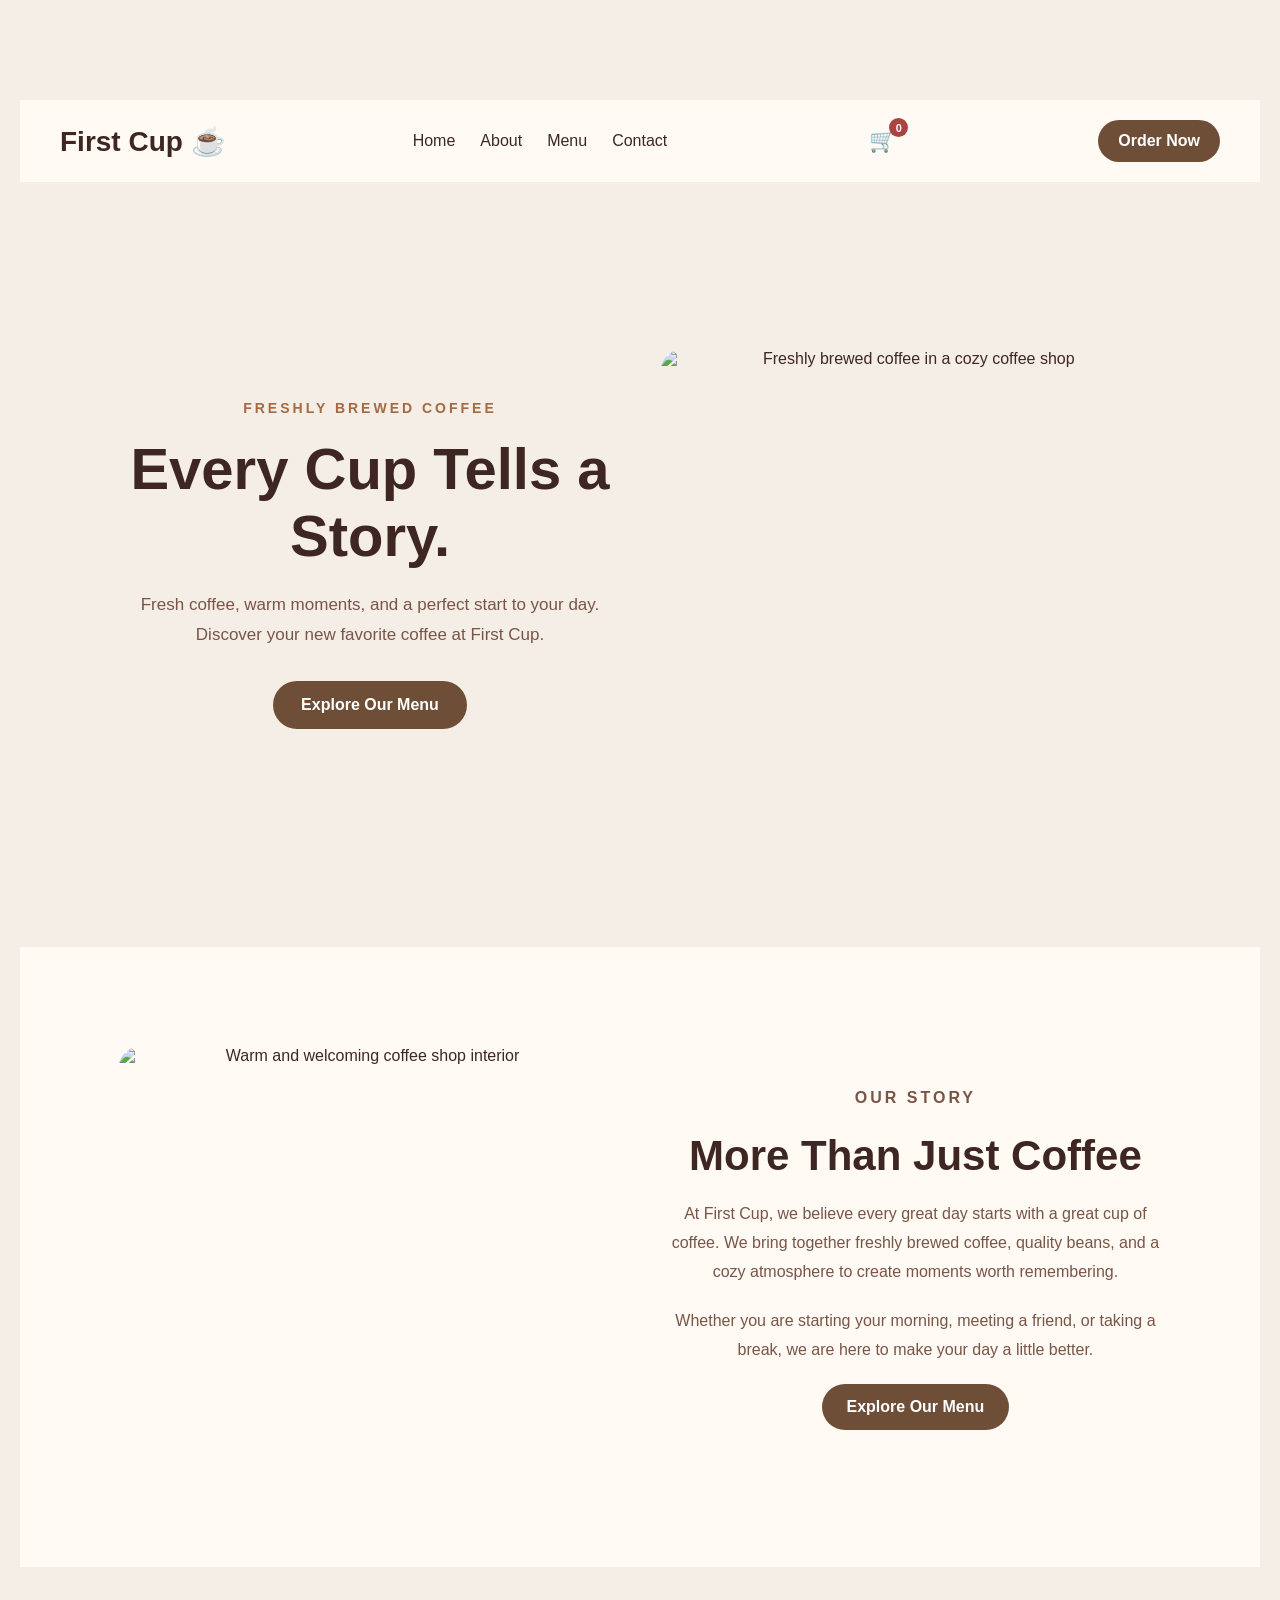
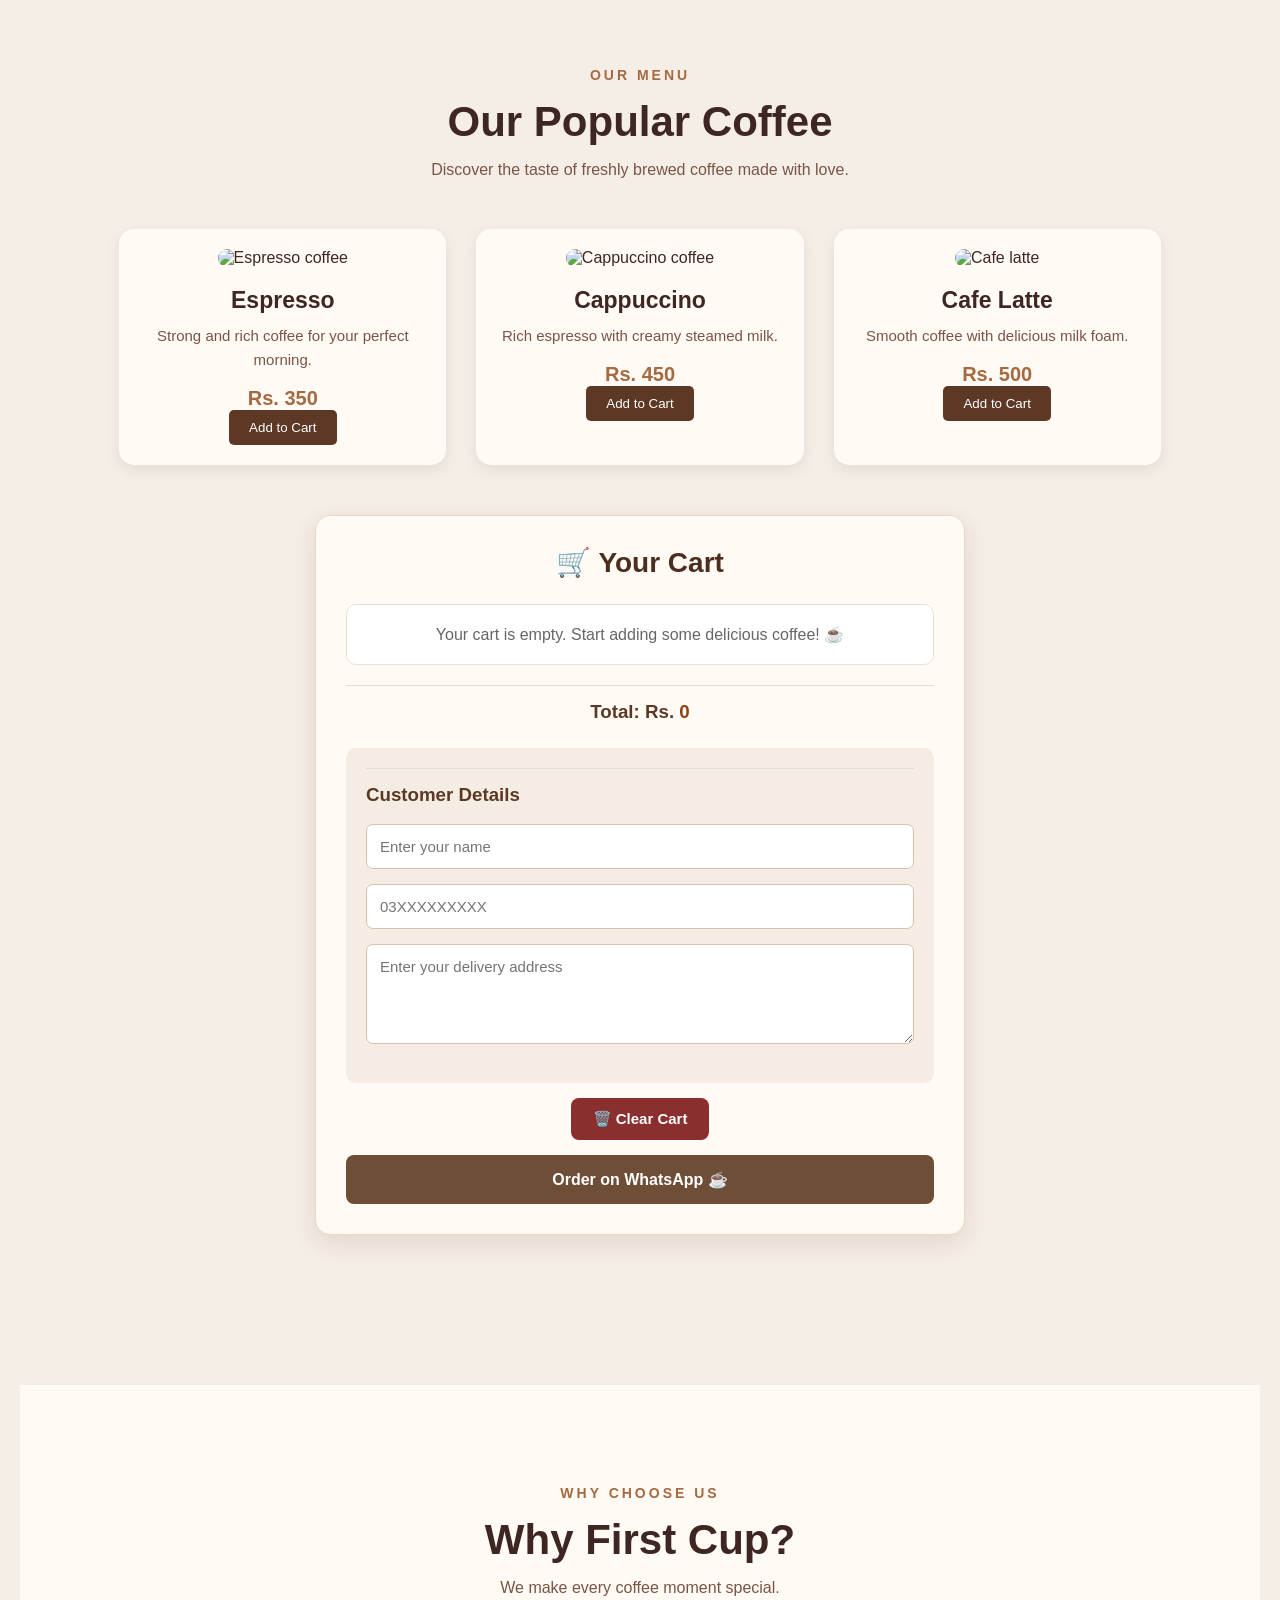
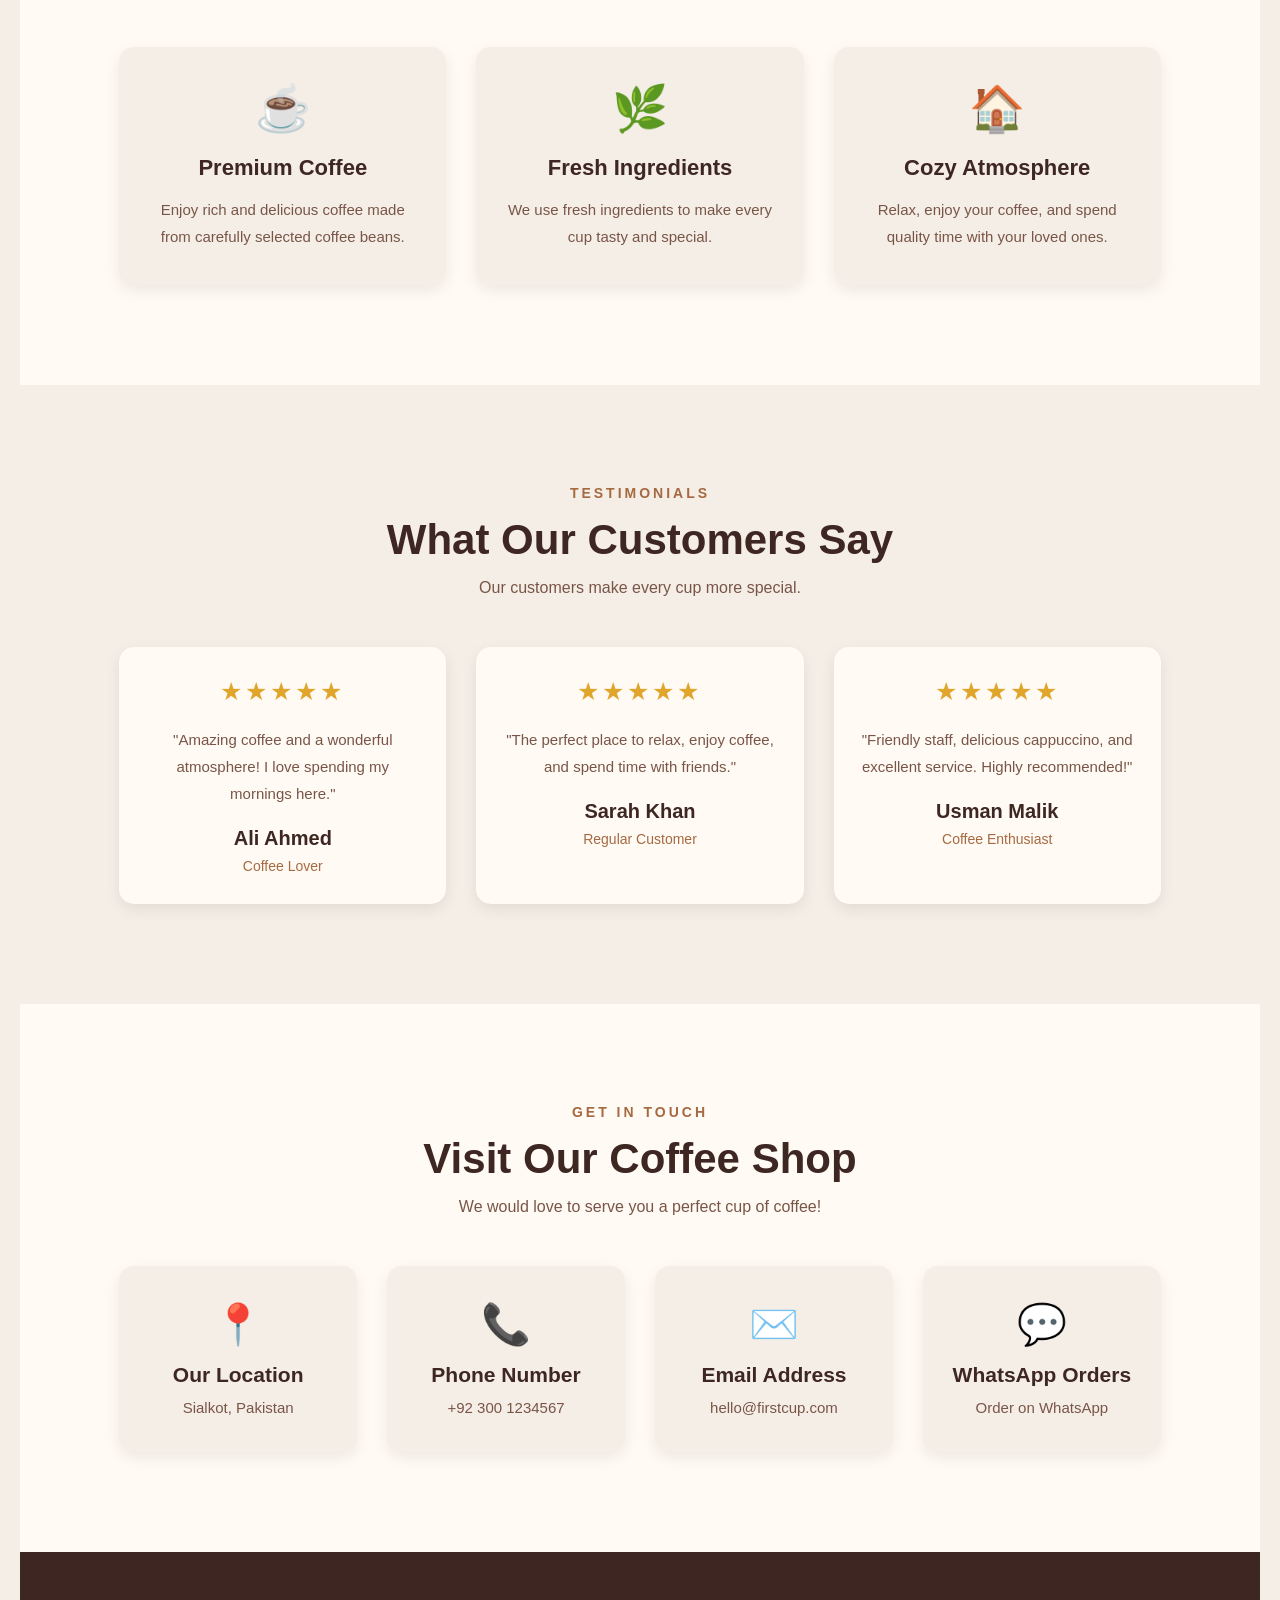
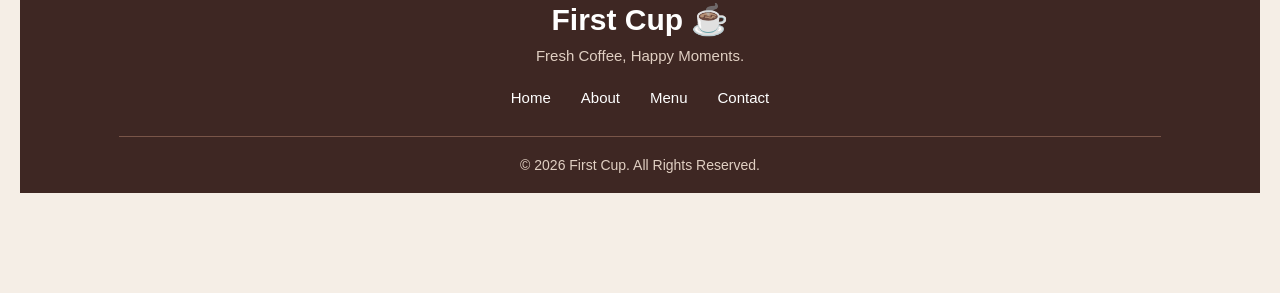
==== commit 2d0ed49c: "Add mobile number validation" ====
--- a/index.html
+++ b/index.html
@@ -208,10 +208,15 @@
         >
 
         <input
-            type="tel"
-            id="customer-phone"
-            placeholder="Enter your phone number"
-        >
+    type="tel"
+    id="customer-phone"
+    placeholder="03XXXXXXXXX"
+    maxlength="11"
+    minlength="11"
+    pattern="03[0-9]{9}"
+    inputmode="numeric"
+    required
+>
 
         <textarea
             id="customer-address"
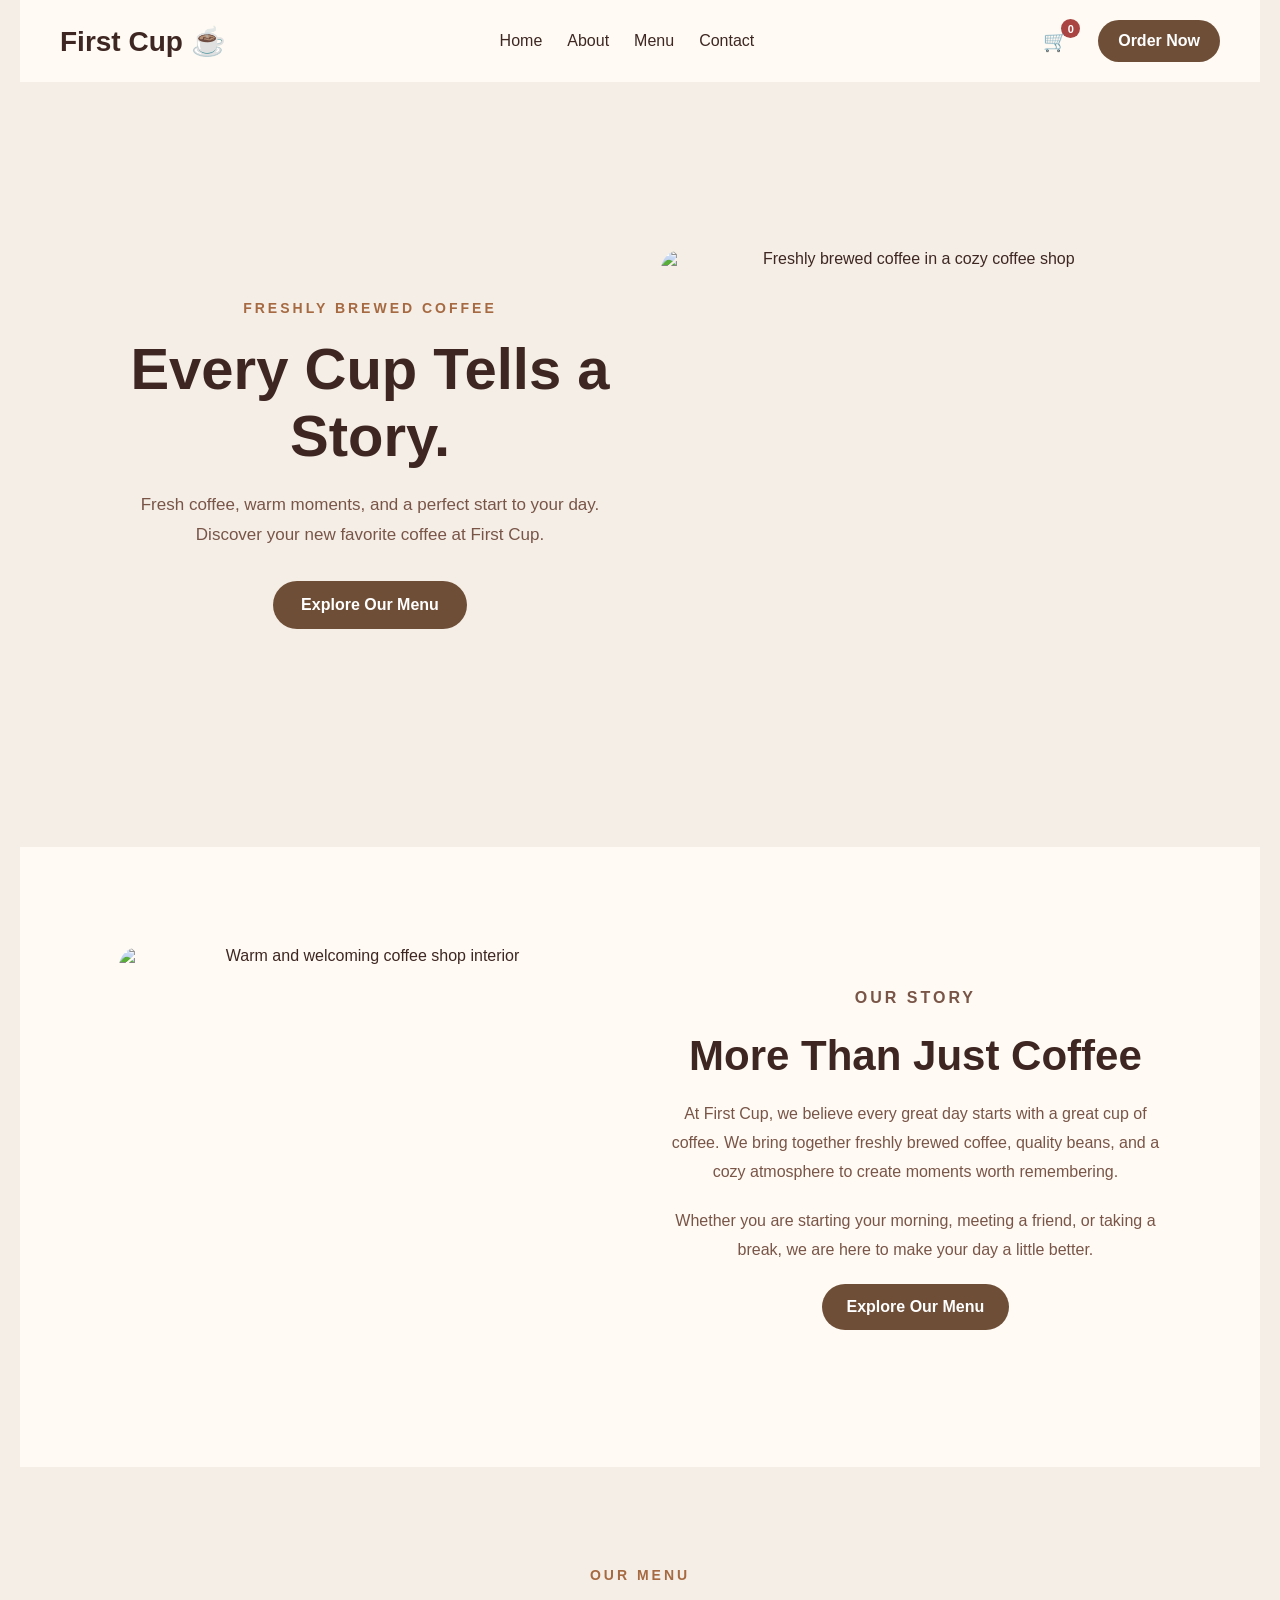
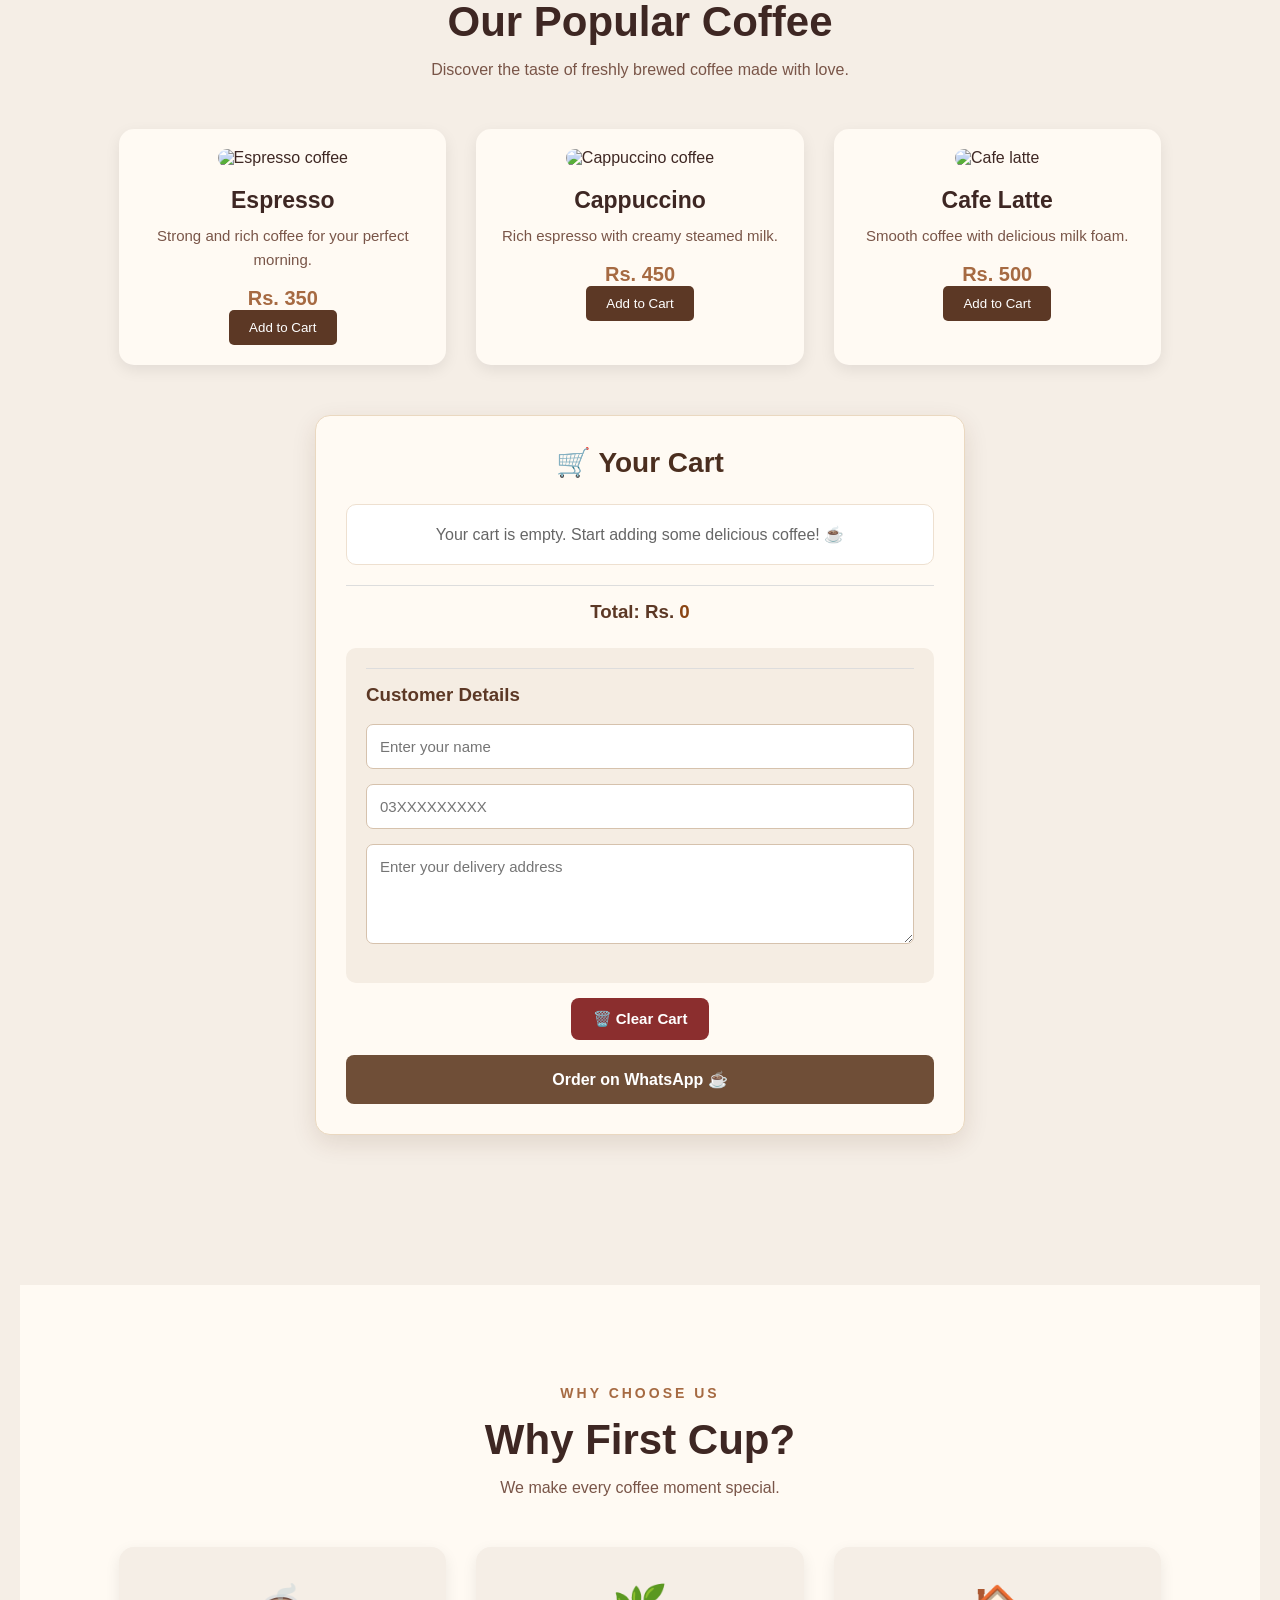
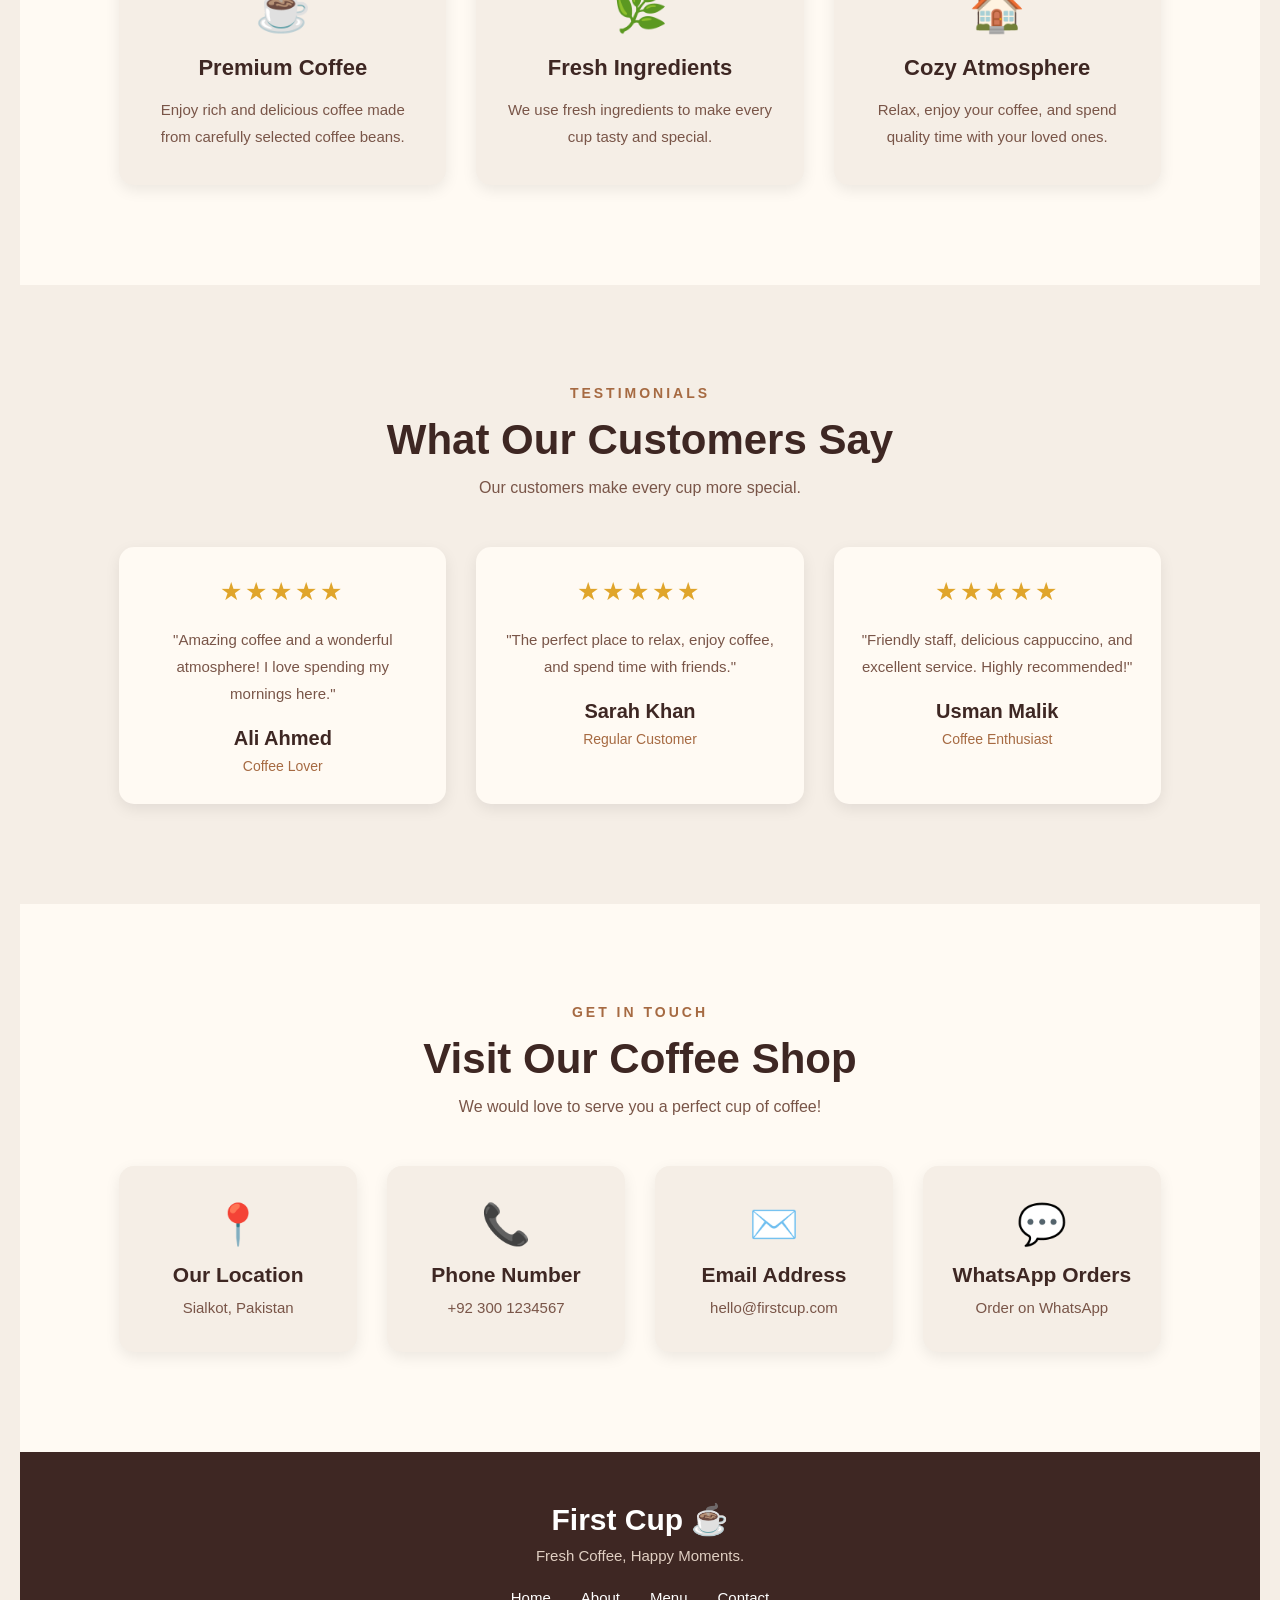
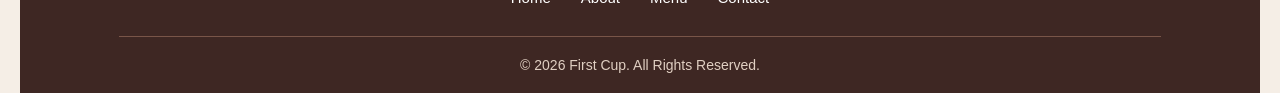
==== commit eb194b32: "Improve responsive mobile navbar" ====
--- a/index.html
+++ b/index.html
@@ -26,11 +26,17 @@
             <li><a href="#menu">Menu</a></li>
             <li><a href="#contact">Contact</a></li>
         </ul>
-       <a href="#cart-items" class="cart-icon">
-    🛒 <span id="cart-count">0</span>
-        </a>
-
-        <a href="#menu" class="order-btn">Order Now</a>
+       <div class="nav-actions">
+
+    <a href="#cart-items" class="cart-icon">
+        🛒 <span id="cart-count">0</span>
+    </a>
+
+    <a href="#menu" class="order-btn">
+        Order Now
+    </a>
+
+</div>
 
     </nav>
 
--- a/style.css
+++ b/style.css
@@ -13,7 +13,8 @@
     background-color: #f5eee6;
     color: #3e2723;
     text-align: center;
-    padding: 100px 20px;
+    padding: 0 20px;
+    margin: 0;
 }
 
 /* Step 3: Style the main heading */
@@ -689,53 +690,121 @@
 }
 
 
+
 /* Mobile Phones */
 
 @media (max-width: 768px) {
 
-    .navbar {
-        flex-direction: row;
-        justify-content: space-between;
-        align-items: center;
-        position: relative;
-        padding: 20px;
-    }
-
-    /* Show Hamburger Button on Mobile */
+    /* Mobile Navbar */
+
+.navbar {
+    display: flex;
+    flex-wrap: wrap;
+    flex-direction: row;
+    justify-content: space-between;
+    align-items: center;
+    position: relative;
+    padding: 12px 10px;
+    gap: 8px;
+}
+.navbar .logo {
+    font-size: 18px;
+    white-space: nowrap;
+}
+
+.nav-actions {
+    display: flex;
+    align-items: center;
+    gap: 6px;
+    flex-shrink: 0;
+}
+
+.nav-actions .order-btn {
+    padding: 8px 9px;
+    font-size: 12px;
+    white-space: nowrap;
+}
+
+.menu-toggle {
+    flex-shrink: 0;
+    margin-left: 0;
+}
+
+    .navbar .logo {
+        order: 1;
+        font-size: 20px;
+    }
+
+    /* Show Hamburger Button */
 
     .menu-toggle {
     display: flex;
+    order: 3;
+    margin-left: 10px;
+}
+
+.navbar .logo {
+    order: 1;
+}
+
+.nav-links {
+    order: 4;
+}
+
+.nav-actions {
+    order: 2;
 }
 
     /* Mobile Navigation Menu */
 
-.nav-links {
-    display: flex;
-    position: absolute;
-    top: 100%;
-    left: 0;
+    .nav-links {
+    display: flex;
+    position: static;
     width: 100%;
+    flex: 0 0 100%;
     flex-direction: column;
     align-items: center;
     gap: 20px;
-    padding: 20px 0;
+    padding: 0;
     background-color: #f5eee6;
     z-index: 1000;
 
-    /* Animation */
+    max-height: 0;
+    overflow: hidden;
     opacity: 0;
     visibility: hidden;
-    transform: translateY(-15px);
+    transform: translateY(-10px);
     transition: all 0.4s ease;
 }
-
-/* Show Menu with Animation */
-
-.nav-links.active {
-    opacity: 1;
-    visibility: visible;
-    transform: translateY(0);
-}
+    /* Show Menu with Animation */
+
+    .nav-links.active {
+        max-height: 300px;
+        padding: 20px 0;
+        opacity: 1;
+        visibility: visible;
+        transform: translateY(0);
+    }
+    /* Cart and Order Now Group */
+
+    .nav-actions {
+        display: flex;
+        align-items: center;
+        gap: 10px;
+        order: 2;
+    }
+
+    .nav-actions .cart-icon {
+        font-size: 18px;
+    }
+
+    .nav-actions .order-btn {
+        padding: 10px 14px;
+        font-size: 13px;
+        white-space: nowrap;
+    }
+
+    /* Hero and About Sections */
 
     .hero,
     .about {
@@ -765,6 +834,8 @@
         font-size: 32px;
     }
 
+    /* Other Sections */
+
     .menu-container,
     .why-container,
     .reviews-container,
@@ -772,13 +843,15 @@
         flex-direction: column;
     }
 
+    /* Footer */
+
     .footer-links {
         flex-wrap: wrap;
         gap: 15px;
     }
 
-
-}
+}
+
 
 
 /* Shopping Cart */
@@ -1166,4 +1239,18 @@
         width: 100%;
         margin-top: 12px;
     }
+}
+
+/* Navbar Cart and Order Button Spacing */
+
+.nav-actions {
+    display: flex;
+    align-items: center;
+    gap: 15px;
+}
+
+.cart-icon {
+    text-decoration: none;
+    font-size: 20px;
+    color: #3e2723;
 }
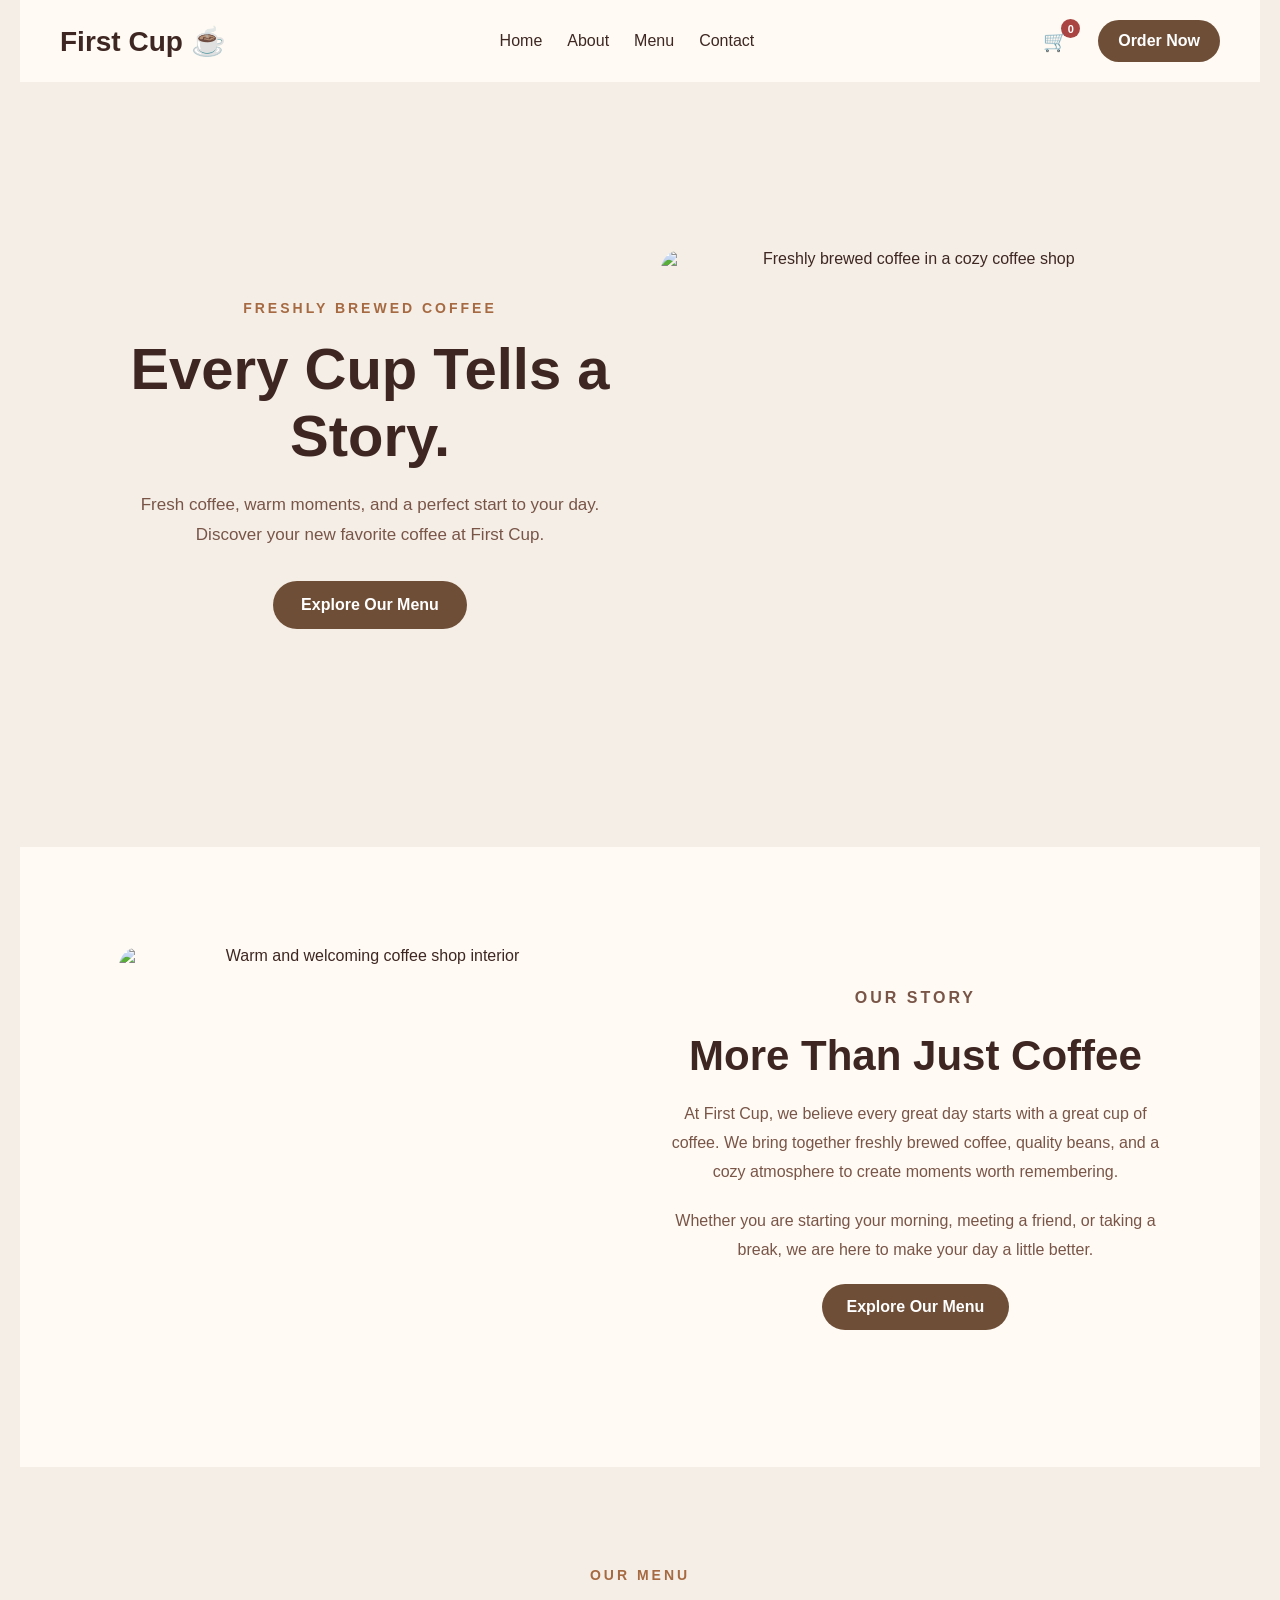
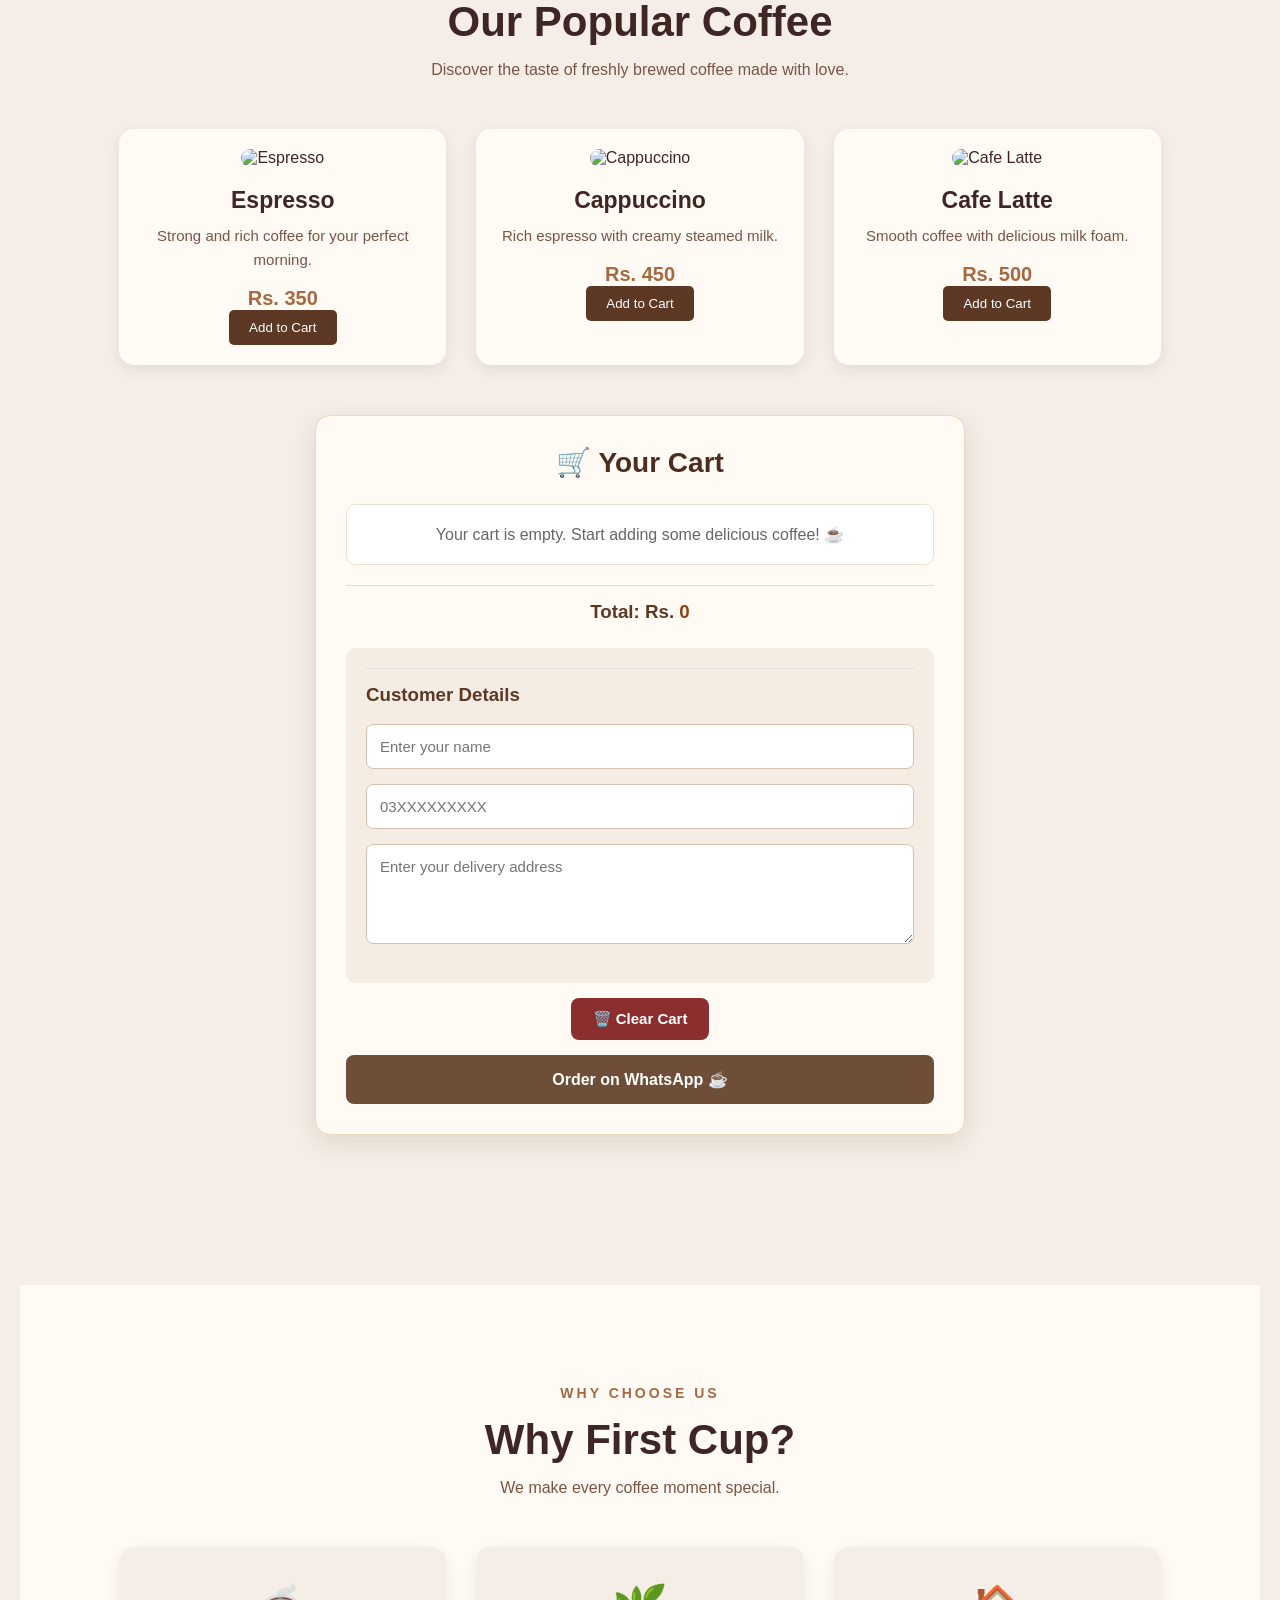
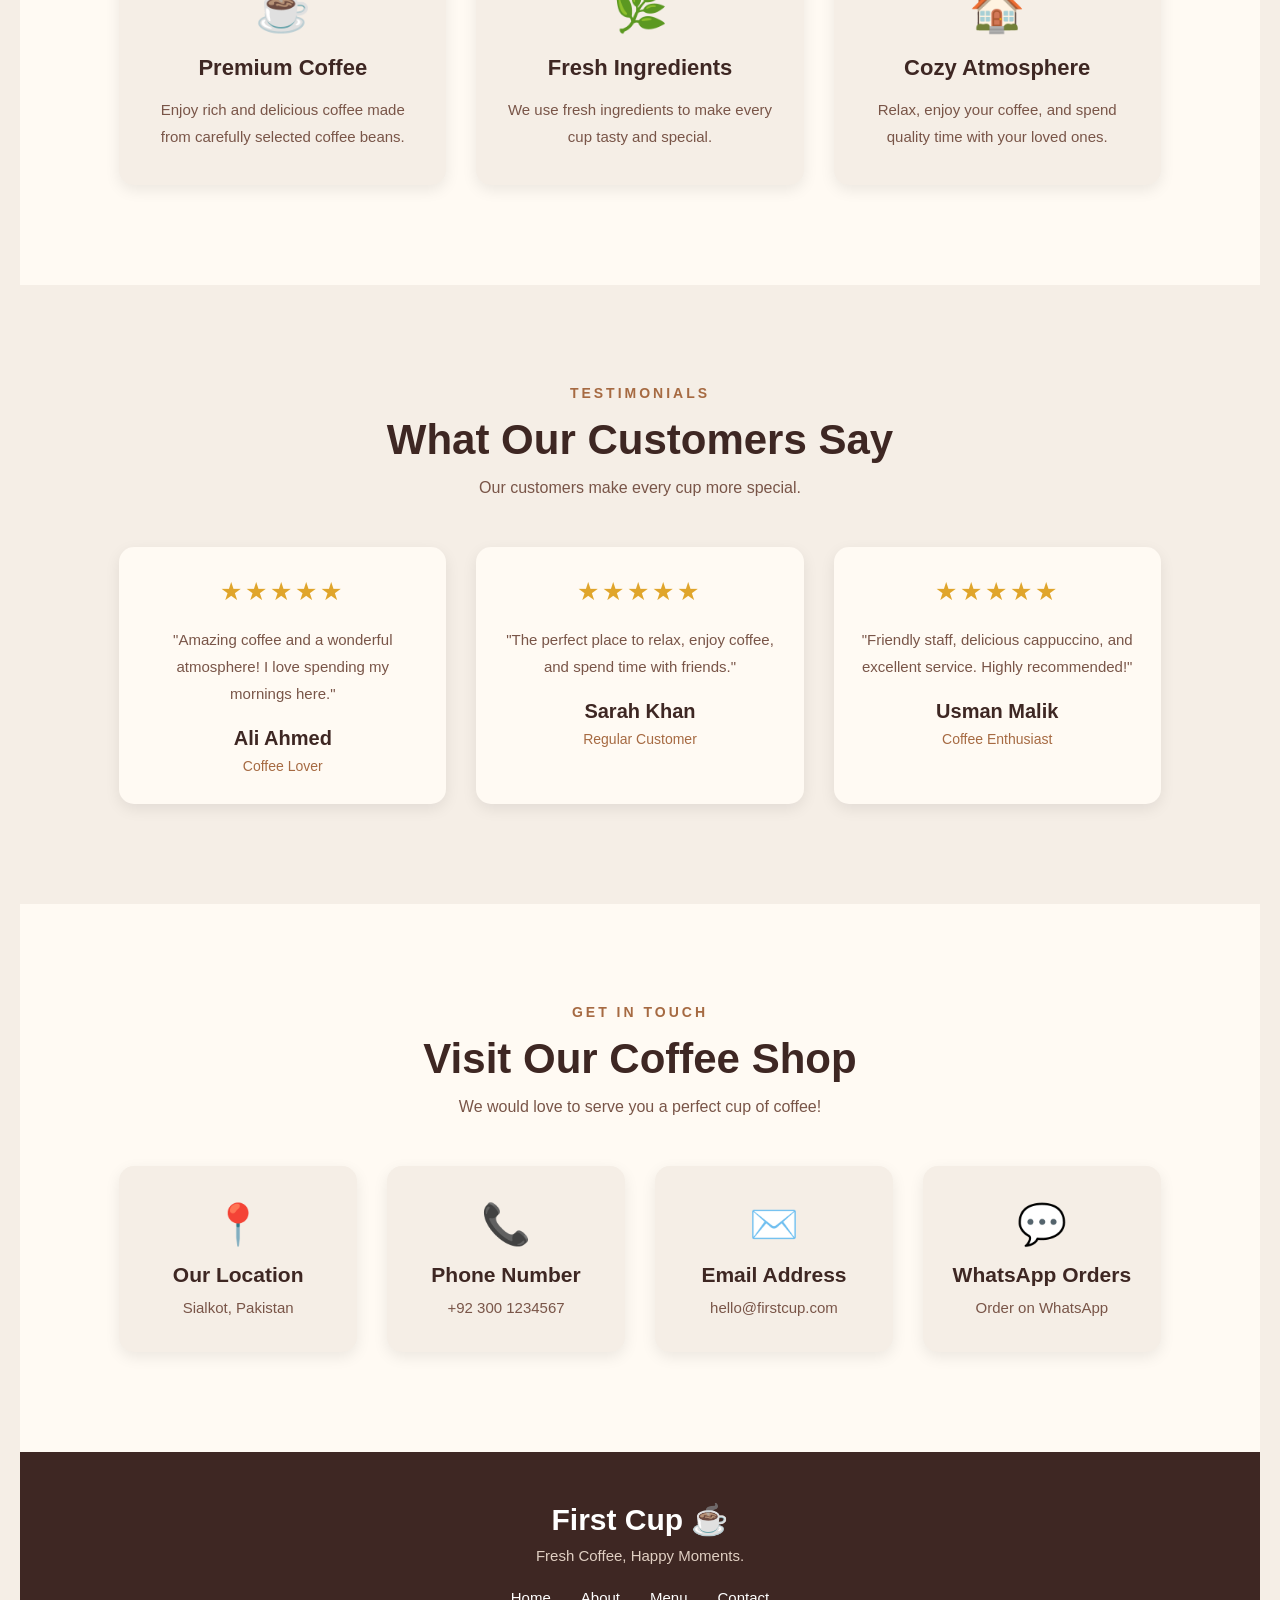
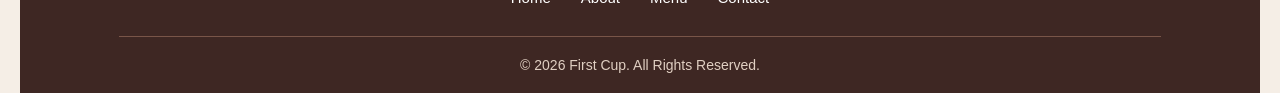
==== commit cf78777b: "Add reusable cafe configuration and dynamic menu" ====
--- a/index.html
+++ b/index.html
@@ -4,7 +4,28 @@
     <meta charset="UTF-8">
     <meta name="viewport" content="width=device-width, initial-scale=1.0">
     <title>First Cup | Coffee Shop</title>
+    <meta name="description" content="Welcome to First Cup, your coffee destination. Explore our coffee menu, discover your favourites, and order your coffee online with ease.">
+    <meta name="keywords" content="First Cup, coffee shop, fresh coffee, espresso, cappuccino, cafe latte, online coffee ordering">
+    <meta name="author" content="First Cup">
+    <!-- Open Graph Meta Tags -->
+    <meta property="og:type" content="website">
+    <meta property="og:title" content="First Cup | Coffee Shop">
+    <meta property="og:description" content="Discover your favourite coffee at First Cup. Explore our menu and order online.">
+    <meta property="og:image" content="https://ibrahimdar206.github.io/first-cup/icon-512.png">
+    <meta property="og:url" content="https://ibrahimdar206.github.io/first-cup/">
+    <!-- Canonical URL -->
+    <link rel="canonical" href="https://ibrahimdar206.github.io/first-cup/">
+    <!-- Search Engine Instructions -->
+    <meta name="robots" content="index, follow">
+    
     <link rel="stylesheet" href="style.css">
+        <!-- PWA Manifest -->
+    <link rel="manifest" href="manifest.json">
+
+    <!-- Theme Color -->
+    <meta name="theme-color" content="#6f4e37">
+    <link rel="apple-touch-icon" href="./icon-192.png">
+    <link rel="icon" type="image/png" href="./icon-192.png">
 </head>
 
 <body>
@@ -13,7 +34,7 @@
 
     <nav class="navbar">
 
-        <div class="logo">First Cup ☕</div>
+        <div class="logo" id="cafe-name">First Cup ☕</div>
         <button class="menu-toggle" id="menu-toggle">
         <span></span>
         <span></span>
@@ -129,7 +150,7 @@
 
     </div>
 
-    <div class="menu-container">
+    <div class="menu-container" id="menu-container">
 
         <!-- Coffee 1 -->
 
@@ -383,11 +404,11 @@
         <div class="contact-card">
     <div class="contact-icon">💬</div>
     <h3>WhatsApp Orders</h3>
-    <a href="https://wa.me/923205265677?text=Hello%20First%20Cup!%20I%20would%20like%20to%20place%20an%20order."
-       class="contact-link"
-       target="_blank">
-       Order on WhatsApp
-    </a>
+    <a href="https://wa.me/923205265677?text=Hello%20First%20Cup%21%20I%20would%20like%20to%20place%20an%20order"
+   class="contact-link"
+   target="_blank">
+    Order on WhatsApp
+</a>
 </div>
 
     </div>
@@ -419,7 +440,7 @@
 </footer>
 
 <!-- FOOTER SECTION ENDS -->
-
+<script src="config.js"></script>
 <script src="script.js"></script>
 
 </body>
--- a/style.css
+++ b/style.css
@@ -697,63 +697,53 @@
 
     /* Mobile Navbar */
 
-.navbar {
+    .navbar {
     display: flex;
     flex-wrap: wrap;
     flex-direction: row;
     justify-content: space-between;
     align-items: center;
     position: relative;
-    padding: 12px 10px;
-    gap: 8px;
-}
-.navbar .logo {
-    font-size: 18px;
-    white-space: nowrap;
-}
-
-.nav-actions {
-    display: flex;
-    align-items: center;
-    gap: 6px;
-    flex-shrink: 0;
-}
-
-.nav-actions .order-btn {
-    padding: 8px 9px;
-    font-size: 12px;
-    white-space: nowrap;
-}
-
-.menu-toggle {
-    flex-shrink: 0;
-    margin-left: 0;
+    padding: 12px 15px;
+    gap: 10px;
 }
 
     .navbar .logo {
         order: 1;
-        font-size: 20px;
-    }
-
-    /* Show Hamburger Button */
+        font-size: 18px;
+        white-space: nowrap;
+        flex-shrink: 1;
+        min-width: 0;
+    }
+
+    .nav-actions {
+        order: 2;
+        display: flex;
+        align-items: center;
+        gap: 5px;
+        flex-shrink: 0;
+    }
+
+    .nav-actions .order-btn {
+        padding: 7px 8px;
+        font-size: 11px;
+        white-space: nowrap;
+    }
+
+    .nav-actions .cart-icon {
+        font-size: 16px;
+        white-space: nowrap;
+    }
 
     .menu-toggle {
-    display: flex;
-    order: 3;
-    margin-left: 10px;
-}
-
-.navbar .logo {
-    order: 1;
-}
-
-.nav-links {
-    order: 4;
-}
-
-.nav-actions {
-    order: 2;
-}
+        display: flex;
+        order: 3;
+        flex-shrink: 0;
+        margin-left: 0;
+        width: 30px;
+        height: 35px;
+    }
+
 
     /* Mobile Navigation Menu */
 
@@ -762,13 +752,13 @@
     position: static;
     width: 100%;
     flex: 0 0 100%;
+    order: 4;
     flex-direction: column;
     align-items: center;
     gap: 20px;
     padding: 0;
     background-color: #f5eee6;
     z-index: 1000;
-
     max-height: 0;
     overflow: hidden;
     opacity: 0;
@@ -1253,4 +1243,14 @@
     text-decoration: none;
     font-size: 20px;
     color: #3e2723;
+}
+
+/* Fix Mobile Hamburger Button */
+
+@media (max-width: 768px) {
+
+    .menu-toggle {
+        display: flex;
+    }
+
 }
